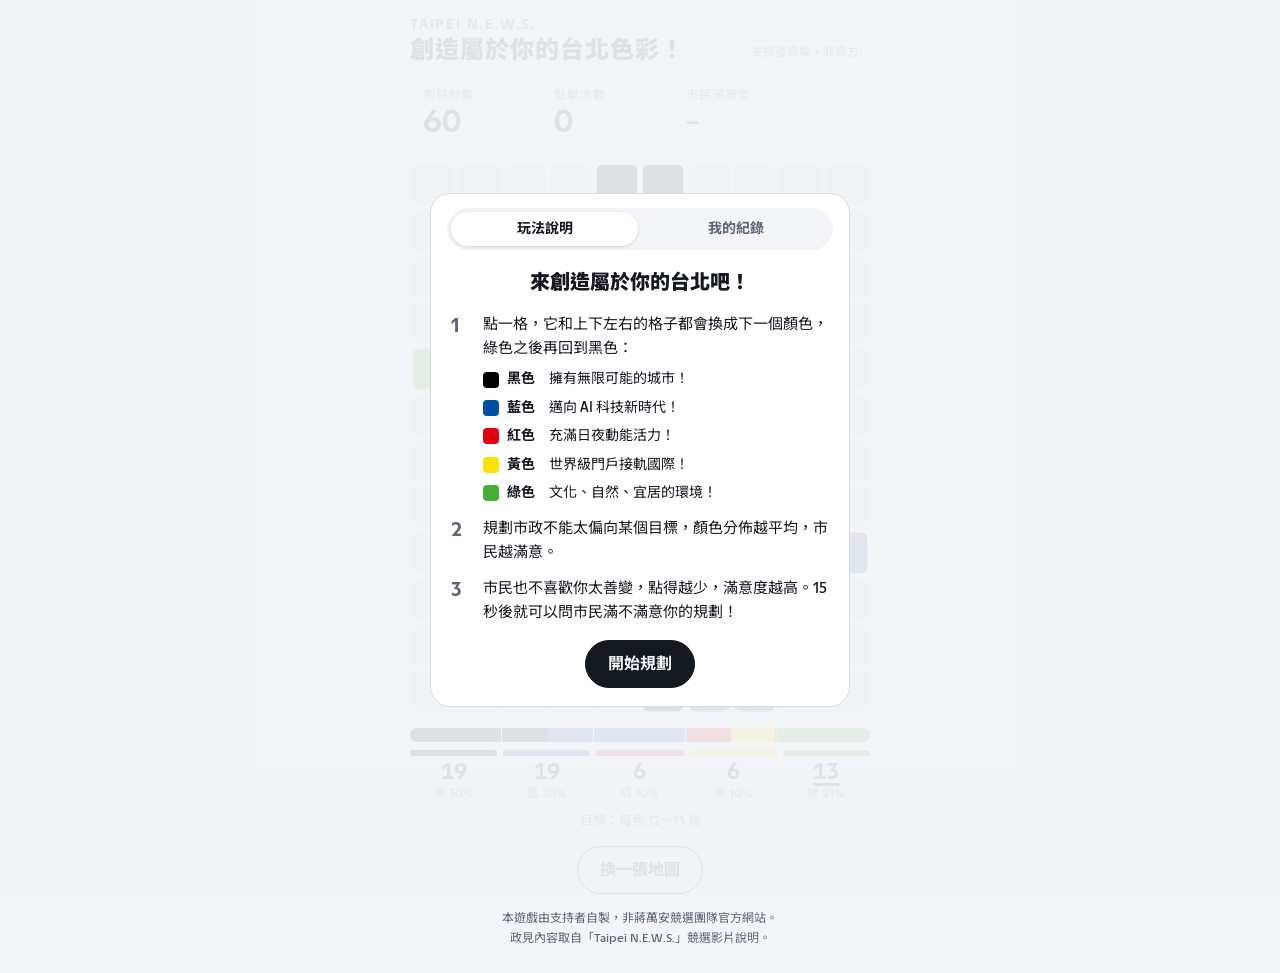
==== index.html @ 5b9cbe72 "初始化" ====
<!doctype html>
<html lang="zh-Hant-TW">
<head>
<meta charset="utf-8">
<meta name="viewport" content="width=device-width, initial-scale=1, viewport-fit=cover">
<title>讓台北「5」夠安可！一起創造屬於你的台北色彩</title>
<meta name="description" content="支持者自製的台北市地圖填色小遊戲，以 Taipei N.E.W.S. 政見為主題。非官方競選網站。">
<link rel="preconnect" href="https://fonts.googleapis.com">
<link rel="preconnect" href="https://fonts.gstatic.com" crossorigin>
<link rel="stylesheet" href="https://fonts.googleapis.com/css2?family=Noto+Sans+TC:wght@400;500;700;900&display=swap">
<link rel="preload" href="fonts/TASAExplorer-Bold.woff2" as="font" type="font/woff2" crossorigin>
<link rel="stylesheet" href="css/style.css">
</head>
<body>
<main class="app">
  <header class="top">
    <div>
      <p class="eyebrow">TAIPEI N.E.W.S.</p>
      <h1>創造屬於你的台北色彩！</h1>
    </div>
    <span class="tag">支持者自製・非官方</span>
  </header>

  <section class="hud" aria-label="遊戲狀態">
    <div class="stat time" id="timeStat"><span class="label">剩餘秒數</span><span class="value" id="timeVal">60</span></div>
    <div class="stat"><span class="label">點擊次數</span><span class="value" id="stepVal">0</span></div>
    <div class="stat"><span class="label">市民滿意度</span><span class="value grade-value" id="gradeVal">–</span></div>
  </section>

  <div class="board-wrap">
    <svg xmlns="http://www.w3.org/2000/svg" viewBox="0 0 480 576" id="board" data-rows="12" data-cols="10" data-cells="63">
      <g id="blank">
        <rect class="blank" x="0" y="0" width="48" height="48" data-r="0" data-c="0"/>
        <rect class="blank" x="48" y="0" width="48" height="48" data-r="0" data-c="1"/>
        <rect class="blank" x="96" y="0" width="48" height="48" data-r="0" data-c="2"/>
        <rect class="blank" x="144" y="0" width="48" height="48" data-r="0" data-c="3"/>
        <rect class="blank" x="288" y="0" width="48" height="48" data-r="0" data-c="6"/>
        <rect class="blank" x="336" y="0" width="48" height="48" data-r="0" data-c="7"/>
        <rect class="blank" x="384" y="0" width="48" height="48" data-r="0" data-c="8"/>
        <rect class="blank" x="432" y="0" width="48" height="48" data-r="0" data-c="9"/>
        <rect class="blank" x="0" y="48" width="48" height="48" data-r="1" data-c="0"/>
        <rect class="blank" x="48" y="48" width="48" height="48" data-r="1" data-c="1"/>
        <rect class="blank" x="96" y="48" width="48" height="48" data-r="1" data-c="2"/>
        <rect class="blank" x="288" y="48" width="48" height="48" data-r="1" data-c="6"/>
        <rect class="blank" x="336" y="48" width="48" height="48" data-r="1" data-c="7"/>
        <rect class="blank" x="384" y="48" width="48" height="48" data-r="1" data-c="8"/>
        <rect class="blank" x="432" y="48" width="48" height="48" data-r="1" data-c="9"/>
        <rect class="blank" x="0" y="96" width="48" height="48" data-r="2" data-c="0"/>
        <rect class="blank" x="48" y="96" width="48" height="48" data-r="2" data-c="1"/>
        <rect class="blank" x="336" y="96" width="48" height="48" data-r="2" data-c="7"/>
        <rect class="blank" x="384" y="96" width="48" height="48" data-r="2" data-c="8"/>
        <rect class="blank" x="432" y="96" width="48" height="48" data-r="2" data-c="9"/>
        <rect class="blank" x="0" y="144" width="48" height="48" data-r="3" data-c="0"/>
        <rect class="blank" x="384" y="144" width="48" height="48" data-r="3" data-c="8"/>
        <rect class="blank" x="432" y="144" width="48" height="48" data-r="3" data-c="9"/>
        <rect class="blank" x="336" y="192" width="48" height="48" data-r="4" data-c="7"/>
        <rect class="blank" x="384" y="192" width="48" height="48" data-r="4" data-c="8"/>
        <rect class="blank" x="432" y="192" width="48" height="48" data-r="4" data-c="9"/>
        <rect class="blank" x="0" y="240" width="48" height="48" data-r="5" data-c="0"/>
        <rect class="blank" x="384" y="240" width="48" height="48" data-r="5" data-c="8"/>
        <rect class="blank" x="432" y="240" width="48" height="48" data-r="5" data-c="9"/>
        <rect class="blank" x="0" y="288" width="48" height="48" data-r="6" data-c="0"/>
        <rect class="blank" x="48" y="288" width="48" height="48" data-r="6" data-c="1"/>
        <rect class="blank" x="384" y="288" width="48" height="48" data-r="6" data-c="8"/>
        <rect class="blank" x="432" y="288" width="48" height="48" data-r="6" data-c="9"/>
        <rect class="blank" x="0" y="336" width="48" height="48" data-r="7" data-c="0"/>
        <rect class="blank" x="48" y="336" width="48" height="48" data-r="7" data-c="1"/>
        <rect class="blank" x="384" y="336" width="48" height="48" data-r="7" data-c="8"/>
        <rect class="blank" x="432" y="336" width="48" height="48" data-r="7" data-c="9"/>
        <rect class="blank" x="0" y="384" width="48" height="48" data-r="8" data-c="0"/>
        <rect class="blank" x="0" y="432" width="48" height="48" data-r="9" data-c="0"/>
        <rect class="blank" x="96" y="432" width="48" height="48" data-r="9" data-c="2"/>
        <rect class="blank" x="336" y="432" width="48" height="48" data-r="9" data-c="7"/>
        <rect class="blank" x="384" y="432" width="48" height="48" data-r="9" data-c="8"/>
        <rect class="blank" x="432" y="432" width="48" height="48" data-r="9" data-c="9"/>
        <rect class="blank" x="0" y="480" width="48" height="48" data-r="10" data-c="0"/>
        <rect class="blank" x="48" y="480" width="48" height="48" data-r="10" data-c="1"/>
        <rect class="blank" x="96" y="480" width="48" height="48" data-r="10" data-c="2"/>
        <rect class="blank" x="144" y="480" width="48" height="48" data-r="10" data-c="3"/>
        <rect class="blank" x="336" y="480" width="48" height="48" data-r="10" data-c="7"/>
        <rect class="blank" x="384" y="480" width="48" height="48" data-r="10" data-c="8"/>
        <rect class="blank" x="432" y="480" width="48" height="48" data-r="10" data-c="9"/>
        <rect class="blank" x="0" y="528" width="48" height="48" data-r="11" data-c="0"/>
        <rect class="blank" x="48" y="528" width="48" height="48" data-r="11" data-c="1"/>
        <rect class="blank" x="96" y="528" width="48" height="48" data-r="11" data-c="2"/>
        <rect class="blank" x="144" y="528" width="48" height="48" data-r="11" data-c="3"/>
        <rect class="blank" x="192" y="528" width="48" height="48" data-r="11" data-c="4"/>
        <rect class="blank" x="384" y="528" width="48" height="48" data-r="11" data-c="8"/>
        <rect class="blank" x="432" y="528" width="48" height="48" data-r="11" data-c="9"/>
      </g>
      <g id="cells">
        <rect class="cell" id="cell-0" x="192" y="0" width="48" height="48" data-r="0" data-c="4"/>
        <rect class="cell" id="cell-1" x="240" y="0" width="48" height="48" data-r="0" data-c="5"/>
        <rect class="cell" id="cell-2" x="144" y="48" width="48" height="48" data-r="1" data-c="3"/>
        <rect class="cell" id="cell-3" x="192" y="48" width="48" height="48" data-r="1" data-c="4"/>
        <rect class="cell" id="cell-4" x="240" y="48" width="48" height="48" data-r="1" data-c="5"/>
        <rect class="cell" id="cell-5" x="96" y="96" width="48" height="48" data-r="2" data-c="2"/>
        <rect class="cell" id="cell-6" x="144" y="96" width="48" height="48" data-r="2" data-c="3"/>
        <rect class="cell" id="cell-7" x="192" y="96" width="48" height="48" data-r="2" data-c="4"/>
        <rect class="cell" id="cell-8" x="240" y="96" width="48" height="48" data-r="2" data-c="5"/>
        <rect class="cell" id="cell-9" x="288" y="96" width="48" height="48" data-r="2" data-c="6"/>
        <rect class="cell" id="cell-10" x="48" y="144" width="48" height="48" data-r="3" data-c="1"/>
        <rect class="cell" id="cell-11" x="96" y="144" width="48" height="48" data-r="3" data-c="2"/>
        <rect class="cell" id="cell-12" x="144" y="144" width="48" height="48" data-r="3" data-c="3"/>
        <rect class="cell" id="cell-13" x="192" y="144" width="48" height="48" data-r="3" data-c="4"/>
        <rect class="cell" id="cell-14" x="240" y="144" width="48" height="48" data-r="3" data-c="5"/>
        <rect class="cell" id="cell-15" x="288" y="144" width="48" height="48" data-r="3" data-c="6"/>
        <rect class="cell" id="cell-16" x="336" y="144" width="48" height="48" data-r="3" data-c="7"/>
        <rect class="cell" id="cell-17" x="0" y="192" width="48" height="48" data-r="4" data-c="0"/>
        <rect class="cell" id="cell-18" x="48" y="192" width="48" height="48" data-r="4" data-c="1"/>
        <rect class="cell" id="cell-19" x="96" y="192" width="48" height="48" data-r="4" data-c="2"/>
        <rect class="cell" id="cell-20" x="144" y="192" width="48" height="48" data-r="4" data-c="3"/>
        <rect class="cell" id="cell-21" x="192" y="192" width="48" height="48" data-r="4" data-c="4"/>
        <rect class="cell" id="cell-22" x="240" y="192" width="48" height="48" data-r="4" data-c="5"/>
        <rect class="cell" id="cell-23" x="288" y="192" width="48" height="48" data-r="4" data-c="6"/>
        <rect class="cell" id="cell-24" x="48" y="240" width="48" height="48" data-r="5" data-c="1"/>
        <rect class="cell" id="cell-25" x="96" y="240" width="48" height="48" data-r="5" data-c="2"/>
        <rect class="cell" id="cell-26" x="144" y="240" width="48" height="48" data-r="5" data-c="3"/>
        <rect class="cell" id="cell-27" x="192" y="240" width="48" height="48" data-r="5" data-c="4"/>
        <rect class="cell" id="cell-28" x="240" y="240" width="48" height="48" data-r="5" data-c="5"/>
        <rect class="cell" id="cell-29" x="288" y="240" width="48" height="48" data-r="5" data-c="6"/>
        <rect class="cell" id="cell-30" x="336" y="240" width="48" height="48" data-r="5" data-c="7"/>
        <rect class="cell" id="cell-31" x="96" y="288" width="48" height="48" data-r="6" data-c="2"/>
        <rect class="cell" id="cell-32" x="144" y="288" width="48" height="48" data-r="6" data-c="3"/>
        <rect class="cell" id="cell-33" x="192" y="288" width="48" height="48" data-r="6" data-c="4"/>
        <rect class="cell" id="cell-34" x="240" y="288" width="48" height="48" data-r="6" data-c="5"/>
        <rect class="cell" id="cell-35" x="288" y="288" width="48" height="48" data-r="6" data-c="6"/>
        <rect class="cell" id="cell-36" x="336" y="288" width="48" height="48" data-r="6" data-c="7"/>
        <rect class="cell" id="cell-37" x="96" y="336" width="48" height="48" data-r="7" data-c="2"/>
        <rect class="cell" id="cell-38" x="144" y="336" width="48" height="48" data-r="7" data-c="3"/>
        <rect class="cell" id="cell-39" x="192" y="336" width="48" height="48" data-r="7" data-c="4"/>
        <rect class="cell" id="cell-40" x="240" y="336" width="48" height="48" data-r="7" data-c="5"/>
        <rect class="cell" id="cell-41" x="288" y="336" width="48" height="48" data-r="7" data-c="6"/>
        <rect class="cell" id="cell-42" x="336" y="336" width="48" height="48" data-r="7" data-c="7"/>
        <rect class="cell" id="cell-43" x="48" y="384" width="48" height="48" data-r="8" data-c="1"/>
        <rect class="cell" id="cell-44" x="96" y="384" width="48" height="48" data-r="8" data-c="2"/>
        <rect class="cell" id="cell-45" x="144" y="384" width="48" height="48" data-r="8" data-c="3"/>
        <rect class="cell" id="cell-46" x="192" y="384" width="48" height="48" data-r="8" data-c="4"/>
        <rect class="cell" id="cell-47" x="240" y="384" width="48" height="48" data-r="8" data-c="5"/>
        <rect class="cell" id="cell-48" x="288" y="384" width="48" height="48" data-r="8" data-c="6"/>
        <rect class="cell" id="cell-49" x="336" y="384" width="48" height="48" data-r="8" data-c="7"/>
        <rect class="cell" id="cell-50" x="384" y="384" width="48" height="48" data-r="8" data-c="8"/>
        <rect class="cell" id="cell-51" x="432" y="384" width="48" height="48" data-r="8" data-c="9"/>
        <rect class="cell" id="cell-52" x="48" y="432" width="48" height="48" data-r="9" data-c="1"/>
        <rect class="cell" id="cell-53" x="144" y="432" width="48" height="48" data-r="9" data-c="3"/>
        <rect class="cell" id="cell-54" x="192" y="432" width="48" height="48" data-r="9" data-c="4"/>
        <rect class="cell" id="cell-55" x="240" y="432" width="48" height="48" data-r="9" data-c="5"/>
        <rect class="cell" id="cell-56" x="288" y="432" width="48" height="48" data-r="9" data-c="6"/>
        <rect class="cell" id="cell-57" x="192" y="480" width="48" height="48" data-r="10" data-c="4"/>
        <rect class="cell" id="cell-58" x="240" y="480" width="48" height="48" data-r="10" data-c="5"/>
        <rect class="cell" id="cell-59" x="288" y="480" width="48" height="48" data-r="10" data-c="6"/>
        <rect class="cell" id="cell-60" x="240" y="528" width="48" height="48" data-r="11" data-c="5"/>
        <rect class="cell" id="cell-61" x="288" y="528" width="48" height="48" data-r="11" data-c="6"/>
        <rect class="cell" id="cell-62" x="336" y="528" width="48" height="48" data-r="11" data-c="7"/>
      </g>
    </svg>
  </div>

  <section class="dist" aria-label="顏色分佈">
    <div class="bar" id="bar"><span style="background:var(--c0)"></span><span style="background:var(--c1)"></span><span style="background:var(--c2)"></span><span style="background:var(--c3)"></span><span style="background:var(--c4)"></span><i class="ticks"></i></div>
    <div class="legend" id="legend"></div>
    <p class="hint" id="hint">目標：每色 12～13 格</p>
  </section>

  <div class="actions">
    <button class="btn primary" id="submitBtn" hidden>我想直接看市民反應了！</button>
    <button class="btn" id="restartBtn">換一張地圖</button>
  </div>

  <footer>
    本遊戲由支持者自製，非蔣萬安競選團隊官方網站。<br>
    政見內容取自「Taipei N.E.W.S.」競選影片說明。
  </footer>
</main>

<div class="modal" id="startPanel">
  <div class="sheet" role="dialog" aria-modal="true" aria-label="開始遊戲">
    <div class="tabs" role="tablist">
      <button class="tab" role="tab" type="button">玩法說明</button>
      <button class="tab" role="tab" type="button">我的紀錄</button>
    </div>
    <div class="pager">
      <div class="track">
        <section class="page" role="tabpanel">
          <h2 class="page-title">來創造屬於你的台北吧！</h2>
          <ol class="steps">
            <li><b>1</b><span>點一格，它和上下左右的格子都會換成下一個顏色，綠色之後再回到黑色：</span>
              <ul class="palette">
                <li><i style="background:var(--c0)"></i><span><b>黑色</b>　擁有無限可能的城市！</span></li>
                <li><i style="background:var(--c1)"></i><span><b>藍色</b>　邁向 AI 科技新時代！</span></li>
                <li><i style="background:var(--c2)"></i><span><b>紅色</b>　充滿日夜動能活力！</span></li>
                <li><i style="background:var(--c3)"></i><span><b>黃色</b>　世界級門戶接軌國際！</span></li>
                <li><i style="background:var(--c4)"></i><span><b>綠色</b>　文化、自然、宜居的環境！</span></li>
              </ul>
            </li>
            <li><b>2</b><span>規劃市政不能太偏向某個目標，顏色分佈越平均，市民越滿意。</span></li>
            <li><b>3</b><span>市民也不喜歡你太善變，點得越少，滿意度越高。15 秒後就可以問市民滿不滿意你的規劃！</span></li>
          </ol>
          <p class="seed-note" id="seedNote" hidden>這是朋友分享的盤面，你們玩的是同一張地圖。</p>
        </section>
        <section class="page" role="tabpanel">
          <h2 class="page-title">我的最佳紀錄</h2>
          <ol class="record-list"></ol>
        </section>
      </div>
    </div>
    <div class="sheet-foot actions"><button class="btn primary" id="startBtn" type="button">開始規劃</button></div>
  </div>
</div>

<div class="modal" id="resultModal" hidden>
  <div class="sheet" role="dialog" aria-modal="true" aria-label="規劃結果">
    <div class="tabs" role="tablist">
      <button class="tab" role="tab" type="button">結果</button>
      <button class="tab" role="tab" type="button">分享</button>
      <button class="tab" role="tab" type="button">我的紀錄</button>
    </div>
    <div class="pager">
      <div class="track">
        <section class="page" role="tabpanel">
          <div class="result-head">
            <div>
              <p>市民滿意度</p>
              <div class="big-grade" id="resultGrade">滿意</div>
            </div>
            <div class="result-stats">
              <div><b id="resultSteps">0</b><span>點擊</span></div>
              <div><b id="resultTime">0</b><span>秒</span></div>
            </div>
          </div>
          <p class="note" id="resultNote"></p>
          <div class="policy">
            <div class="area"><i class="dot" id="policyDot"></i><span id="policyArea"></span></div>
            <h3 id="policyTitle"></h3>
            <p id="policyText"></p>
            <p class="why" id="policyWhy"></p>
            <button class="link-btn" id="rerollBtn" type="button">換一則政見</button>
          </div>
          <div class="actions"><button class="btn primary" id="toShareBtn" type="button">分享我的台北</button></div>
        </section>
        <section class="page" role="tabpanel">
          <figure class="preview">
            <div class="preview-box"><img id="shareImg" alt="你的台北色彩分享圖片" hidden></div>
            <figcaption id="shareImgNote">正在產生圖片…</figcaption>
          </figure>
          <div class="share-row">
            <button class="btn primary" id="shareImgBtn" type="button" hidden>分享圖片</button>
            <button class="btn" id="saveImgBtn" type="button">儲存圖片</button>
          </div>
          <p class="share-label">分享挑戰連結，朋友會拿到同一張地圖</p>
          <div class="share-grid">
            <a class="share-link" id="shareThreads" target="_blank" rel="noopener">Threads</a>
            <a class="share-link" id="shareFacebook" target="_blank" rel="noopener">Facebook</a>
            <a class="share-link" id="shareX" target="_blank" rel="noopener">X</a>
            <a class="share-link" id="shareLine" target="_blank" rel="noopener">LINE</a>
            <button class="share-link" id="copyBtn" type="button">複製連結</button>
          </div>
        </section>
        <section class="page" role="tabpanel">
          <h2 class="page-title">我的最佳紀錄</h2>
          <ol class="record-list"></ol>
        </section>
      </div>
    </div>
    <div class="sheet-foot">
      <p class="toast" id="toast" aria-live="polite"></p>
      <div class="actions"><button class="btn" id="againBtn" type="button">再玩一次！</button></div>
    </div>
  </div>
</div>

<script src="js/main.js"></script>
</body>
</html>
---- css/style.css ----
/* 英文：TASA Explorer（本機字型）；中文：Noto Sans TC（即 Google 版思源黑體） */
@font-face { font-family: "TASA Explorer"; src: url("../fonts/TASAExplorer-Medium.woff2") format("woff2"); font-weight: 500; font-display: swap; }
@font-face { font-family: "TASA Explorer"; src: url("../fonts/TASAExplorer-SemiBold.woff2") format("woff2"); font-weight: 600; font-display: swap; }
@font-face { font-family: "TASA Explorer"; src: url("../fonts/TASAExplorer-Bold.woff2") format("woff2"); font-weight: 700 900; font-display: swap; }

/* 版面：單欄、手機優先；地圖是主角，上方狀態列、下方分佈條與紀錄 */
:root {
  /* 遊戲色（市徽原色，之後再統一降飽和） */
  --c0: #000000; --c1: #004da1; --c2: #e50011; --c3: #ffe100; --c4: #44b034;
  /* 介面中性色：略帶藍的灰，呼應市徽藍 */
  --bg: #f2f4f7; --surface: #ffffff; --ink: #14181f; --muted: #5b6574;
  --line: #d8dde5; --blank: #e2e6ec; --scrim: rgba(242, 244, 247, .92);
  --font-display: "TASA Explorer", "Noto Sans TC", "PingFang TC", sans-serif;
  --font-body: "TASA Explorer", "Noto Sans TC", "PingFang TC", "Microsoft JhengHei", system-ui, sans-serif;
  --radius: 14px;
  color-scheme: light;
}
@media (prefers-color-scheme: dark) {
  :root:not([data-theme="light"]) {
    --bg: #15181d; --surface: #1e2229; --ink: #eef1f5; --muted: #9aa4b1;
    --line: #313744; --blank: #2a2f38; --scrim: rgba(21, 24, 29, .93); color-scheme: dark;
  }
}
:root[data-theme="dark"] {
  --bg: #15181d; --surface: #1e2229; --ink: #eef1f5; --muted: #9aa4b1;
  --line: #313744; --blank: #2a2f38; --scrim: rgba(21, 24, 29, .93); color-scheme: dark;
}
*, *::before, *::after { box-sizing: border-box; }
html, body { margin: 0; }
body {
  background: var(--bg); color: var(--ink);
  font-family: var(--font-body); font-size: 15px; line-height: 1.6;
  padding-left: max(16px, env(safe-area-inset-left, 0px));
  padding-right: max(16px, env(safe-area-inset-right, 0px));
  padding-block: max(12px, env(safe-area-inset-top, 0px)) max(24px, env(safe-area-inset-bottom, 0px));
  -webkit-tap-highlight-color: transparent;
}
[hidden] { display: none !important; }
.app { max-width: 460px; margin: 0 auto; display: grid; gap: 14px; }

/* 標題列 */
.top { display: flex; flex-wrap: wrap; align-items: flex-end; justify-content: space-between; gap: 6px 12px; }
.eyebrow { margin: 0; font-family: var(--font-display); font-weight: 700; font-size: 15px; letter-spacing: .12em; color: var(--muted); }
h1 { margin: 0; font-size: 24px; text-wrap: balance; font-weight: 900; line-height: 1.2; letter-spacing: .04em; }
.tag { font-size: 12px; color: var(--muted); border: 1px solid var(--line); border-radius: 999px; padding: 2px 10px; white-space: nowrap; }

/* 狀態列 */
.hud { display: grid; grid-template-columns: 1fr 1fr 1.6fr; gap: 8px; }
.stat { background: var(--surface); border: 1px solid var(--line); border-radius: var(--radius); padding: 6px 12px 8px; display: grid; }
.stat .label { font-size: 12px; color: var(--muted); letter-spacing: .08em; }
.stat .value { font-family: var(--font-display); font-weight: 700; font-size: 32px; line-height: 1.05; font-variant-numeric: tabular-nums; }
.stat.time.low .value { color: var(--c1); }
.stat .grade-value { font-family: var(--font-body); font-weight: 900; font-size: 22px; line-height: 34px; white-space: nowrap; letter-spacing: .02em; }
/* 最高與最低兩級用顏色強調 */
[data-grade="SS+"] { color: var(--c2); }
[data-grade="E"] { color: var(--muted); }

/* 地圖 */
.board-wrap { position: relative; }
#board { display: block; width: 100%; height: auto; touch-action: manipulation; user-select: none; -webkit-user-select: none; }
#board rect { transform-box: fill-box; transform-origin: center; transform: scale(.88); }
#board .blank { fill: var(--blank); }
#board .cell { cursor: pointer; transition: fill .18s ease, transform .15s ease; }
#board .cell.c0 { fill: var(--c0); } #board .cell.c1 { fill: var(--c1); }
#board .cell.c2 { fill: var(--c2); } #board .cell.c3 { fill: var(--c3); }
#board .cell.c4 { fill: var(--c4); }
#board .cell.bump { animation: bump .22s ease; }
@keyframes bump { 40% { transform: scale(.74); } 100% { transform: scale(.88); } }
@media (hover: hover) { #board.playing .cell:hover { transform: scale(.93); } }
#board.locked .cell { cursor: default; }

/* 開始面板 */
.steps { margin: 0; padding: 0; list-style: none; display: grid; gap: 12px; }
.steps > li { display: grid; grid-template-columns: 24px 1fr; gap: 4px 8px; align-items: start; }
.steps > li > b { font-family: var(--font-display); font-weight: 700; font-size: 20px; line-height: 1.35; color: var(--muted); }
.palette { grid-column: 2; margin: 4px 0 0; padding: 0; list-style: none; display: grid; gap: 6px; }
.palette li { display: grid; grid-template-columns: 16px 1fr; gap: 8px; align-items: center; font-size: 14px; }
.palette i { width: 16px; height: 16px; border-radius: 4px; }
.palette b { font-weight: 700; }
.seed-note { font-size: 13px; color: var(--muted); margin: 0; text-align: center; }

/* 按鈕 */
.btn {
  font: inherit; font-weight: 700; font-size: 16px; border-radius: 999px; padding: 10px 22px;
  border: 1.5px solid var(--ink); background: transparent; color: var(--ink); cursor: pointer;
}
.btn.primary { background: var(--ink); color: var(--bg); }
.btn:focus-visible { outline: 3px solid var(--c4); outline-offset: 2px; }
.btn:disabled { opacity: .45; cursor: default; }
.actions { display: flex; gap: 10px; justify-content: center; flex-wrap: wrap; }

/* 分佈 */
.dist { display: grid; gap: 8px; }
.bar { display: flex; height: 14px; border-radius: 999px; overflow: hidden; background: var(--blank); position: relative; }
.bar span { height: 100%; transition: flex-basis .2s ease; }
.bar .ticks { position: absolute; inset: 0; background: repeating-linear-gradient(90deg, transparent 0 calc(20% - 1px), var(--bg) calc(20% - 1px) 20%); pointer-events: none; }
.legend { display: grid; grid-template-columns: repeat(5, 1fr); gap: 6px; }
.legend div { display: grid; justify-items: center; font-size: 12px; color: var(--muted); }
.legend .count { font-family: var(--font-display); font-weight: 700; font-size: 22px; line-height: 1.1; color: var(--ink); font-variant-numeric: tabular-nums; }
.legend .count.ok { text-decoration: underline 3px; text-underline-offset: 4px; }
.legend .sw { width: 100%; height: 6px; border-radius: 3px; margin-bottom: 4px; }
.hint { margin: 0; font-size: 13px; color: var(--muted); text-align: center; }

/* 紀錄 */
.record-list { margin: 0; padding: 0; list-style: none; display: grid; gap: 6px; }
.record-list li {
  display: grid; grid-template-columns: 1.4em 6.2em 1fr auto; align-items: center; gap: 8px;
  background: var(--bg); border: 1px solid var(--line); border-radius: 10px; padding: 7px 12px;
  font-variant-numeric: tabular-nums;
}
.record-list .rank { font-family: var(--font-display); font-weight: 700; color: var(--muted); }
.record-list .g { font-weight: 900; font-size: 16px; white-space: nowrap; }
.record-list .meta { font-size: 13px; color: var(--muted); }
.record-list li.latest { border-color: var(--ink); }
.record-list li.latest .meta:last-child { color: var(--ink); font-weight: 700; }
.record-list .empty { color: var(--muted); font-size: 14px; background: none; border: 1px dashed var(--line); display: block; }

footer { font-size: 12px; color: var(--muted); text-align: center; line-height: 1.7; }

/* 結果 */
.modal {
  position: fixed; inset: 0; z-index: 20; background: var(--scrim); display: grid; place-items: center;
  padding: max(16px, env(safe-area-inset-top, 0px)) max(16px, env(safe-area-inset-right, 0px)) max(16px, env(safe-area-inset-bottom, 0px)) max(16px, env(safe-area-inset-left, 0px));
  overflow-y: auto;
}
/* 彈出卡片：上方分頁、中間左右滑動、下方固定按鈕 */
.sheet {
  width: 100%; max-width: 420px; background: var(--surface); border: 1px solid var(--line); border-radius: 20px;
  padding: 14px 0 18px; display: grid; gap: 14px; margin: auto;
}
.tabs { display: flex; gap: 4px; margin: 0 16px; padding: 4px; background: var(--bg); border-radius: 999px; }
.tab {
  flex: 1; font: inherit; font-size: 14px; font-weight: 700; color: var(--muted); background: none; border: 0;
  border-radius: 999px; padding: 6px 8px; cursor: pointer; transition: background .2s, color .2s;
}
.tab[aria-selected="true"] { background: var(--surface); color: var(--ink); box-shadow: 0 1px 3px rgba(0, 0, 0, .12); }
.tab:focus-visible { outline: 3px solid var(--c1); outline-offset: 1px; }
.pager { overflow: hidden; transition: height .3s ease; }
.track { display: flex; align-items: flex-start; transition: transform .3s ease; touch-action: pan-y; }
.page { flex: 0 0 100%; min-width: 0; padding: 2px 20px; display: grid; gap: 14px; }
.page-title { margin: 0; font-size: 20px; font-weight: 900; text-align: center; }
.sheet-foot { padding: 0 20px; display: grid; gap: 8px; }

/* 分享 */
.preview { margin: 0; display: grid; gap: 6px; justify-items: center; }
.preview-box { width: 100%; max-width: 260px; aspect-ratio: 1080 / 1350; border-radius: 12px; border: 1px solid var(--line); background: var(--bg); overflow: hidden; }
.preview img { width: 100%; height: 100%; display: block; }
.preview figcaption { font-size: 12px; color: var(--muted); text-align: center; }
.share-row { display: flex; gap: 10px; justify-content: center; }
.share-row .btn { flex: 1; max-width: 160px; }
.share-label { margin: 4px 0 -6px; font-size: 13px; color: var(--muted); text-align: center; }
/* 五個按鈕：上排三個、下排兩個 */
.share-grid { display: grid; grid-template-columns: repeat(6, 1fr); gap: 8px; }
.share-grid > * { grid-column: span 2; }
.share-grid > :nth-child(n+4) { grid-column: span 3; }
.share-link {
  font: inherit; font-size: 15px; font-weight: 700; text-align: center; text-decoration: none; color: var(--ink);
  background: var(--bg); border: 1px solid var(--line); border-radius: 12px; padding: 10px; cursor: pointer;
}
.share-link:focus-visible { outline: 3px solid var(--c1); outline-offset: 2px; }
@media (hover: hover) { .share-link:hover { border-color: var(--ink); } }

.result-head { display: flex; flex-wrap: wrap; align-items: flex-end; justify-content: space-between; gap: 12px; }
.big-grade { font-weight: 900; font-size: 40px; line-height: 1.15; letter-spacing: .02em; }
.result-head p { margin: 0; color: var(--muted); font-size: 14px; }
.result-stats { display: flex; gap: 18px; font-variant-numeric: tabular-nums; }
.result-stats b { font-family: var(--font-display); font-size: 26px; font-weight: 700; display: block; line-height: 1.1; }
.result-stats span { font-size: 12px; color: var(--muted); }
.policy { border-top: 1px solid var(--line); padding-top: 14px; display: grid; gap: 6px; }
.policy .area { display: flex; align-items: center; gap: 8px; font-size: 13px; color: var(--muted); letter-spacing: .06em; }
.policy .dot { width: 14px; height: 14px; border-radius: 4px; }
.policy h3 { margin: 0; font-size: 19px; font-weight: 900; }
.policy p { margin: 0; font-size: 14px; }
.policy .why { font-size: 13px; color: var(--muted); }
.link-btn { font: inherit; font-size: 13px; color: var(--muted); background: none; border: none; padding: 0; text-decoration: underline; cursor: pointer; justify-self: start; }
.link-btn:disabled { text-decoration: none; cursor: default; opacity: .6; }
.toast { font-size: 13px; color: var(--muted); text-align: center; min-height: 1.5em; margin: 0; }

@media (prefers-reduced-motion: reduce) {
  #board .cell, .bar span, .pager, .track, .tab { transition: none; }
  #board .cell.bump { animation: none; }
}
.note { margin: 0; font-size: 15px; }
.result-head .lead { margin: 0 0 2px; font-size: 13px; color: var(--muted); }
.toast:empty { display: none; }
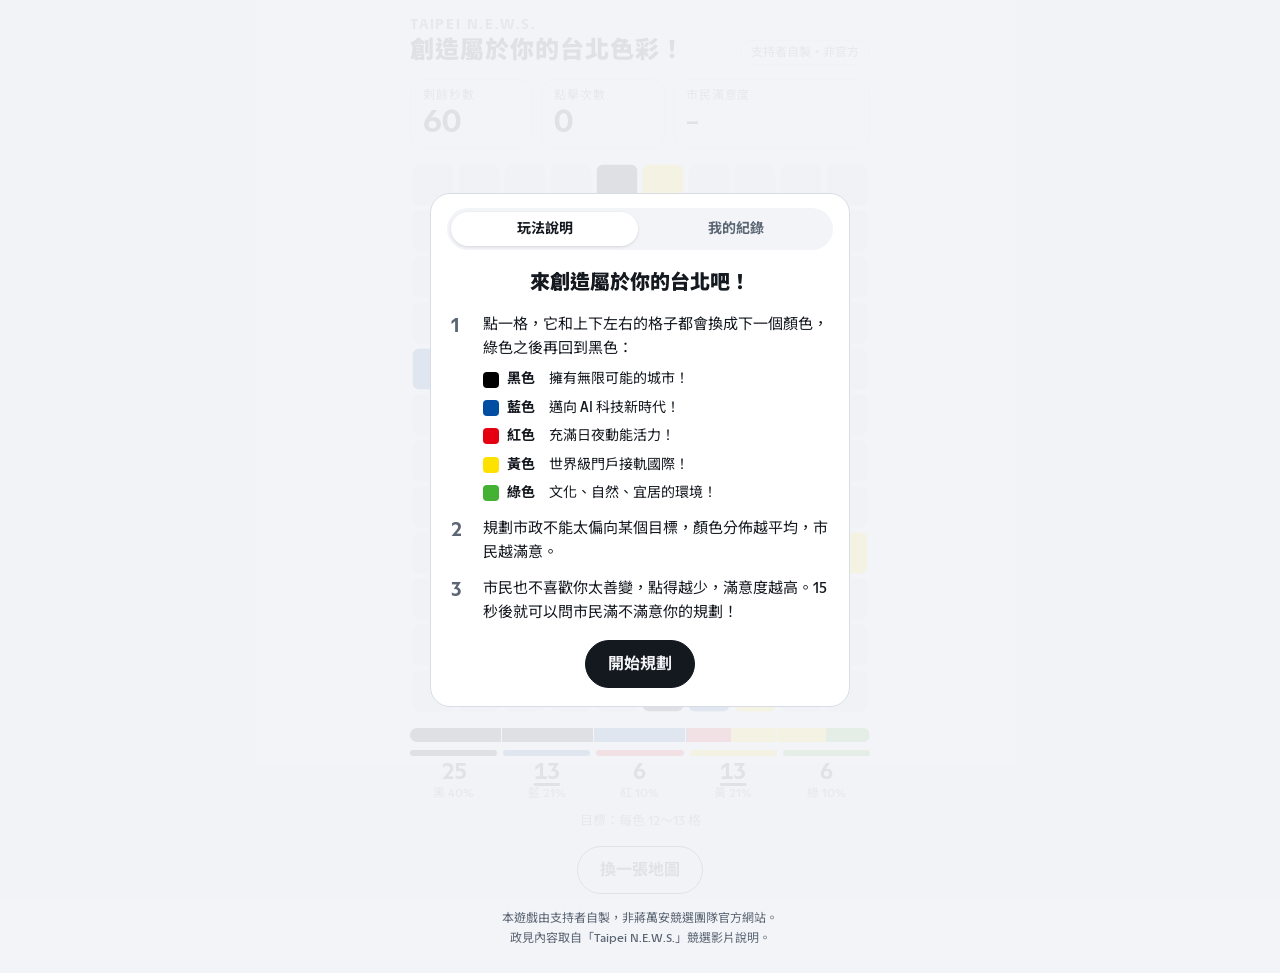
==== commit e80b6eba: "修正分享功能，完善配色" ====
--- a/index.html
+++ b/index.html
@@ -1,274 +1,284 @@
-<!doctype html>
-<html lang="zh-Hant-TW">
-<head>
-<meta charset="utf-8">
-<meta name="viewport" content="width=device-width, initial-scale=1, viewport-fit=cover">
-<title>讓台北「5」夠安可！一起創造屬於你的台北色彩</title>
-<meta name="description" content="支持者自製的台北市地圖填色小遊戲，以 Taipei N.E.W.S. 政見為主題。非官方競選網站。">
-<link rel="preconnect" href="https://fonts.googleapis.com">
-<link rel="preconnect" href="https://fonts.gstatic.com" crossorigin>
-<link rel="stylesheet" href="https://fonts.googleapis.com/css2?family=Noto+Sans+TC:wght@400;500;700;900&display=swap">
-<link rel="preload" href="fonts/TASAExplorer-Bold.woff2" as="font" type="font/woff2" crossorigin>
-<link rel="stylesheet" href="css/style.css">
-</head>
-<body>
-<main class="app">
-  <header class="top">
-    <div>
-      <p class="eyebrow">TAIPEI N.E.W.S.</p>
-      <h1>創造屬於你的台北色彩！</h1>
-    </div>
-    <span class="tag">支持者自製・非官方</span>
-  </header>
-
-  <section class="hud" aria-label="遊戲狀態">
-    <div class="stat time" id="timeStat"><span class="label">剩餘秒數</span><span class="value" id="timeVal">60</span></div>
-    <div class="stat"><span class="label">點擊次數</span><span class="value" id="stepVal">0</span></div>
-    <div class="stat"><span class="label">市民滿意度</span><span class="value grade-value" id="gradeVal">–</span></div>
-  </section>
-
-  <div class="board-wrap">
-    <svg xmlns="http://www.w3.org/2000/svg" viewBox="0 0 480 576" id="board" data-rows="12" data-cols="10" data-cells="63">
-      <g id="blank">
-        <rect class="blank" x="0" y="0" width="48" height="48" data-r="0" data-c="0"/>
-        <rect class="blank" x="48" y="0" width="48" height="48" data-r="0" data-c="1"/>
-        <rect class="blank" x="96" y="0" width="48" height="48" data-r="0" data-c="2"/>
-        <rect class="blank" x="144" y="0" width="48" height="48" data-r="0" data-c="3"/>
-        <rect class="blank" x="288" y="0" width="48" height="48" data-r="0" data-c="6"/>
-        <rect class="blank" x="336" y="0" width="48" height="48" data-r="0" data-c="7"/>
-        <rect class="blank" x="384" y="0" width="48" height="48" data-r="0" data-c="8"/>
-        <rect class="blank" x="432" y="0" width="48" height="48" data-r="0" data-c="9"/>
-        <rect class="blank" x="0" y="48" width="48" height="48" data-r="1" data-c="0"/>
-        <rect class="blank" x="48" y="48" width="48" height="48" data-r="1" data-c="1"/>
-        <rect class="blank" x="96" y="48" width="48" height="48" data-r="1" data-c="2"/>
-        <rect class="blank" x="288" y="48" width="48" height="48" data-r="1" data-c="6"/>
-        <rect class="blank" x="336" y="48" width="48" height="48" data-r="1" data-c="7"/>
-        <rect class="blank" x="384" y="48" width="48" height="48" data-r="1" data-c="8"/>
-        <rect class="blank" x="432" y="48" width="48" height="48" data-r="1" data-c="9"/>
-        <rect class="blank" x="0" y="96" width="48" height="48" data-r="2" data-c="0"/>
-        <rect class="blank" x="48" y="96" width="48" height="48" data-r="2" data-c="1"/>
-        <rect class="blank" x="336" y="96" width="48" height="48" data-r="2" data-c="7"/>
-        <rect class="blank" x="384" y="96" width="48" height="48" data-r="2" data-c="8"/>
-        <rect class="blank" x="432" y="96" width="48" height="48" data-r="2" data-c="9"/>
-        <rect class="blank" x="0" y="144" width="48" height="48" data-r="3" data-c="0"/>
-        <rect class="blank" x="384" y="144" width="48" height="48" data-r="3" data-c="8"/>
-        <rect class="blank" x="432" y="144" width="48" height="48" data-r="3" data-c="9"/>
-        <rect class="blank" x="336" y="192" width="48" height="48" data-r="4" data-c="7"/>
-        <rect class="blank" x="384" y="192" width="48" height="48" data-r="4" data-c="8"/>
-        <rect class="blank" x="432" y="192" width="48" height="48" data-r="4" data-c="9"/>
-        <rect class="blank" x="0" y="240" width="48" height="48" data-r="5" data-c="0"/>
-        <rect class="blank" x="384" y="240" width="48" height="48" data-r="5" data-c="8"/>
-        <rect class="blank" x="432" y="240" width="48" height="48" data-r="5" data-c="9"/>
-        <rect class="blank" x="0" y="288" width="48" height="48" data-r="6" data-c="0"/>
-        <rect class="blank" x="48" y="288" width="48" height="48" data-r="6" data-c="1"/>
-        <rect class="blank" x="384" y="288" width="48" height="48" data-r="6" data-c="8"/>
-        <rect class="blank" x="432" y="288" width="48" height="48" data-r="6" data-c="9"/>
-        <rect class="blank" x="0" y="336" width="48" height="48" data-r="7" data-c="0"/>
-        <rect class="blank" x="48" y="336" width="48" height="48" data-r="7" data-c="1"/>
-        <rect class="blank" x="384" y="336" width="48" height="48" data-r="7" data-c="8"/>
-        <rect class="blank" x="432" y="336" width="48" height="48" data-r="7" data-c="9"/>
-        <rect class="blank" x="0" y="384" width="48" height="48" data-r="8" data-c="0"/>
-        <rect class="blank" x="0" y="432" width="48" height="48" data-r="9" data-c="0"/>
-        <rect class="blank" x="96" y="432" width="48" height="48" data-r="9" data-c="2"/>
-        <rect class="blank" x="336" y="432" width="48" height="48" data-r="9" data-c="7"/>
-        <rect class="blank" x="384" y="432" width="48" height="48" data-r="9" data-c="8"/>
-        <rect class="blank" x="432" y="432" width="48" height="48" data-r="9" data-c="9"/>
-        <rect class="blank" x="0" y="480" width="48" height="48" data-r="10" data-c="0"/>
-        <rect class="blank" x="48" y="480" width="48" height="48" data-r="10" data-c="1"/>
-        <rect class="blank" x="96" y="480" width="48" height="48" data-r="10" data-c="2"/>
-        <rect class="blank" x="144" y="480" width="48" height="48" data-r="10" data-c="3"/>
-        <rect class="blank" x="336" y="480" width="48" height="48" data-r="10" data-c="7"/>
-        <rect class="blank" x="384" y="480" width="48" height="48" data-r="10" data-c="8"/>
-        <rect class="blank" x="432" y="480" width="48" height="48" data-r="10" data-c="9"/>
-        <rect class="blank" x="0" y="528" width="48" height="48" data-r="11" data-c="0"/>
-        <rect class="blank" x="48" y="528" width="48" height="48" data-r="11" data-c="1"/>
-        <rect class="blank" x="96" y="528" width="48" height="48" data-r="11" data-c="2"/>
-        <rect class="blank" x="144" y="528" width="48" height="48" data-r="11" data-c="3"/>
-        <rect class="blank" x="192" y="528" width="48" height="48" data-r="11" data-c="4"/>
-        <rect class="blank" x="384" y="528" width="48" height="48" data-r="11" data-c="8"/>
-        <rect class="blank" x="432" y="528" width="48" height="48" data-r="11" data-c="9"/>
-      </g>
-      <g id="cells">
-        <rect class="cell" id="cell-0" x="192" y="0" width="48" height="48" data-r="0" data-c="4"/>
-        <rect class="cell" id="cell-1" x="240" y="0" width="48" height="48" data-r="0" data-c="5"/>
-        <rect class="cell" id="cell-2" x="144" y="48" width="48" height="48" data-r="1" data-c="3"/>
-        <rect class="cell" id="cell-3" x="192" y="48" width="48" height="48" data-r="1" data-c="4"/>
-        <rect class="cell" id="cell-4" x="240" y="48" width="48" height="48" data-r="1" data-c="5"/>
-        <rect class="cell" id="cell-5" x="96" y="96" width="48" height="48" data-r="2" data-c="2"/>
-        <rect class="cell" id="cell-6" x="144" y="96" width="48" height="48" data-r="2" data-c="3"/>
-        <rect class="cell" id="cell-7" x="192" y="96" width="48" height="48" data-r="2" data-c="4"/>
-        <rect class="cell" id="cell-8" x="240" y="96" width="48" height="48" data-r="2" data-c="5"/>
-        <rect class="cell" id="cell-9" x="288" y="96" width="48" height="48" data-r="2" data-c="6"/>
-        <rect class="cell" id="cell-10" x="48" y="144" width="48" height="48" data-r="3" data-c="1"/>
-        <rect class="cell" id="cell-11" x="96" y="144" width="48" height="48" data-r="3" data-c="2"/>
-        <rect class="cell" id="cell-12" x="144" y="144" width="48" height="48" data-r="3" data-c="3"/>
-        <rect class="cell" id="cell-13" x="192" y="144" width="48" height="48" data-r="3" data-c="4"/>
-        <rect class="cell" id="cell-14" x="240" y="144" width="48" height="48" data-r="3" data-c="5"/>
-        <rect class="cell" id="cell-15" x="288" y="144" width="48" height="48" data-r="3" data-c="6"/>
-        <rect class="cell" id="cell-16" x="336" y="144" width="48" height="48" data-r="3" data-c="7"/>
-        <rect class="cell" id="cell-17" x="0" y="192" width="48" height="48" data-r="4" data-c="0"/>
-        <rect class="cell" id="cell-18" x="48" y="192" width="48" height="48" data-r="4" data-c="1"/>
-        <rect class="cell" id="cell-19" x="96" y="192" width="48" height="48" data-r="4" data-c="2"/>
-        <rect class="cell" id="cell-20" x="144" y="192" width="48" height="48" data-r="4" data-c="3"/>
-        <rect class="cell" id="cell-21" x="192" y="192" width="48" height="48" data-r="4" data-c="4"/>
-        <rect class="cell" id="cell-22" x="240" y="192" width="48" height="48" data-r="4" data-c="5"/>
-        <rect class="cell" id="cell-23" x="288" y="192" width="48" height="48" data-r="4" data-c="6"/>
-        <rect class="cell" id="cell-24" x="48" y="240" width="48" height="48" data-r="5" data-c="1"/>
-        <rect class="cell" id="cell-25" x="96" y="240" width="48" height="48" data-r="5" data-c="2"/>
-        <rect class="cell" id="cell-26" x="144" y="240" width="48" height="48" data-r="5" data-c="3"/>
-        <rect class="cell" id="cell-27" x="192" y="240" width="48" height="48" data-r="5" data-c="4"/>
-        <rect class="cell" id="cell-28" x="240" y="240" width="48" height="48" data-r="5" data-c="5"/>
-        <rect class="cell" id="cell-29" x="288" y="240" width="48" height="48" data-r="5" data-c="6"/>
-        <rect class="cell" id="cell-30" x="336" y="240" width="48" height="48" data-r="5" data-c="7"/>
-        <rect class="cell" id="cell-31" x="96" y="288" width="48" height="48" data-r="6" data-c="2"/>
-        <rect class="cell" id="cell-32" x="144" y="288" width="48" height="48" data-r="6" data-c="3"/>
-        <rect class="cell" id="cell-33" x="192" y="288" width="48" height="48" data-r="6" data-c="4"/>
-        <rect class="cell" id="cell-34" x="240" y="288" width="48" height="48" data-r="6" data-c="5"/>
-        <rect class="cell" id="cell-35" x="288" y="288" width="48" height="48" data-r="6" data-c="6"/>
-        <rect class="cell" id="cell-36" x="336" y="288" width="48" height="48" data-r="6" data-c="7"/>
-        <rect class="cell" id="cell-37" x="96" y="336" width="48" height="48" data-r="7" data-c="2"/>
-        <rect class="cell" id="cell-38" x="144" y="336" width="48" height="48" data-r="7" data-c="3"/>
-        <rect class="cell" id="cell-39" x="192" y="336" width="48" height="48" data-r="7" data-c="4"/>
-        <rect class="cell" id="cell-40" x="240" y="336" width="48" height="48" data-r="7" data-c="5"/>
-        <rect class="cell" id="cell-41" x="288" y="336" width="48" height="48" data-r="7" data-c="6"/>
-        <rect class="cell" id="cell-42" x="336" y="336" width="48" height="48" data-r="7" data-c="7"/>
-        <rect class="cell" id="cell-43" x="48" y="384" width="48" height="48" data-r="8" data-c="1"/>
-        <rect class="cell" id="cell-44" x="96" y="384" width="48" height="48" data-r="8" data-c="2"/>
-        <rect class="cell" id="cell-45" x="144" y="384" width="48" height="48" data-r="8" data-c="3"/>
-        <rect class="cell" id="cell-46" x="192" y="384" width="48" height="48" data-r="8" data-c="4"/>
-        <rect class="cell" id="cell-47" x="240" y="384" width="48" height="48" data-r="8" data-c="5"/>
-        <rect class="cell" id="cell-48" x="288" y="384" width="48" height="48" data-r="8" data-c="6"/>
-        <rect class="cell" id="cell-49" x="336" y="384" width="48" height="48" data-r="8" data-c="7"/>
-        <rect class="cell" id="cell-50" x="384" y="384" width="48" height="48" data-r="8" data-c="8"/>
-        <rect class="cell" id="cell-51" x="432" y="384" width="48" height="48" data-r="8" data-c="9"/>
-        <rect class="cell" id="cell-52" x="48" y="432" width="48" height="48" data-r="9" data-c="1"/>
-        <rect class="cell" id="cell-53" x="144" y="432" width="48" height="48" data-r="9" data-c="3"/>
-        <rect class="cell" id="cell-54" x="192" y="432" width="48" height="48" data-r="9" data-c="4"/>
-        <rect class="cell" id="cell-55" x="240" y="432" width="48" height="48" data-r="9" data-c="5"/>
-        <rect class="cell" id="cell-56" x="288" y="432" width="48" height="48" data-r="9" data-c="6"/>
-        <rect class="cell" id="cell-57" x="192" y="480" width="48" height="48" data-r="10" data-c="4"/>
-        <rect class="cell" id="cell-58" x="240" y="480" width="48" height="48" data-r="10" data-c="5"/>
-        <rect class="cell" id="cell-59" x="288" y="480" width="48" height="48" data-r="10" data-c="6"/>
-        <rect class="cell" id="cell-60" x="240" y="528" width="48" height="48" data-r="11" data-c="5"/>
-        <rect class="cell" id="cell-61" x="288" y="528" width="48" height="48" data-r="11" data-c="6"/>
-        <rect class="cell" id="cell-62" x="336" y="528" width="48" height="48" data-r="11" data-c="7"/>
-      </g>
-    </svg>
-  </div>
-
-  <section class="dist" aria-label="顏色分佈">
-    <div class="bar" id="bar"><span style="background:var(--c0)"></span><span style="background:var(--c1)"></span><span style="background:var(--c2)"></span><span style="background:var(--c3)"></span><span style="background:var(--c4)"></span><i class="ticks"></i></div>
-    <div class="legend" id="legend"></div>
-    <p class="hint" id="hint">目標：每色 12～13 格</p>
-  </section>
-
-  <div class="actions">
-    <button class="btn primary" id="submitBtn" hidden>我想直接看市民反應了！</button>
-    <button class="btn" id="restartBtn">換一張地圖</button>
-  </div>
-
-  <footer>
-    本遊戲由支持者自製，非蔣萬安競選團隊官方網站。<br>
-    政見內容取自「Taipei N.E.W.S.」競選影片說明。
-  </footer>
-</main>
-
-<div class="modal" id="startPanel">
-  <div class="sheet" role="dialog" aria-modal="true" aria-label="開始遊戲">
-    <div class="tabs" role="tablist">
-      <button class="tab" role="tab" type="button">玩法說明</button>
-      <button class="tab" role="tab" type="button">我的紀錄</button>
-    </div>
-    <div class="pager">
-      <div class="track">
-        <section class="page" role="tabpanel">
-          <h2 class="page-title">來創造屬於你的台北吧！</h2>
-          <ol class="steps">
-            <li><b>1</b><span>點一格，它和上下左右的格子都會換成下一個顏色，綠色之後再回到黑色：</span>
-              <ul class="palette">
-                <li><i style="background:var(--c0)"></i><span><b>黑色</b>　擁有無限可能的城市！</span></li>
-                <li><i style="background:var(--c1)"></i><span><b>藍色</b>　邁向 AI 科技新時代！</span></li>
-                <li><i style="background:var(--c2)"></i><span><b>紅色</b>　充滿日夜動能活力！</span></li>
-                <li><i style="background:var(--c3)"></i><span><b>黃色</b>　世界級門戶接軌國際！</span></li>
-                <li><i style="background:var(--c4)"></i><span><b>綠色</b>　文化、自然、宜居的環境！</span></li>
-              </ul>
-            </li>
-            <li><b>2</b><span>規劃市政不能太偏向某個目標，顏色分佈越平均，市民越滿意。</span></li>
-            <li><b>3</b><span>市民也不喜歡你太善變，點得越少，滿意度越高。15 秒後就可以問市民滿不滿意你的規劃！</span></li>
-          </ol>
-          <p class="seed-note" id="seedNote" hidden>這是朋友分享的盤面，你們玩的是同一張地圖。</p>
-        </section>
-        <section class="page" role="tabpanel">
-          <h2 class="page-title">我的最佳紀錄</h2>
-          <ol class="record-list"></ol>
-        </section>
-      </div>
-    </div>
-    <div class="sheet-foot actions"><button class="btn primary" id="startBtn" type="button">開始規劃</button></div>
-  </div>
-</div>
-
-<div class="modal" id="resultModal" hidden>
-  <div class="sheet" role="dialog" aria-modal="true" aria-label="規劃結果">
-    <div class="tabs" role="tablist">
-      <button class="tab" role="tab" type="button">結果</button>
-      <button class="tab" role="tab" type="button">分享</button>
-      <button class="tab" role="tab" type="button">我的紀錄</button>
-    </div>
-    <div class="pager">
-      <div class="track">
-        <section class="page" role="tabpanel">
-          <div class="result-head">
-            <div>
-              <p>市民滿意度</p>
-              <div class="big-grade" id="resultGrade">滿意</div>
-            </div>
-            <div class="result-stats">
-              <div><b id="resultSteps">0</b><span>點擊</span></div>
-              <div><b id="resultTime">0</b><span>秒</span></div>
-            </div>
-          </div>
-          <p class="note" id="resultNote"></p>
-          <div class="policy">
-            <div class="area"><i class="dot" id="policyDot"></i><span id="policyArea"></span></div>
-            <h3 id="policyTitle"></h3>
-            <p id="policyText"></p>
-            <p class="why" id="policyWhy"></p>
-            <button class="link-btn" id="rerollBtn" type="button">換一則政見</button>
-          </div>
-          <div class="actions"><button class="btn primary" id="toShareBtn" type="button">分享我的台北</button></div>
-        </section>
-        <section class="page" role="tabpanel">
-          <figure class="preview">
-            <div class="preview-box"><img id="shareImg" alt="你的台北色彩分享圖片" hidden></div>
-            <figcaption id="shareImgNote">正在產生圖片…</figcaption>
-          </figure>
-          <div class="share-row">
-            <button class="btn primary" id="shareImgBtn" type="button" hidden>分享圖片</button>
-            <button class="btn" id="saveImgBtn" type="button">儲存圖片</button>
-          </div>
-          <p class="share-label">分享挑戰連結，朋友會拿到同一張地圖</p>
-          <div class="share-grid">
-            <a class="share-link" id="shareThreads" target="_blank" rel="noopener">Threads</a>
-            <a class="share-link" id="shareFacebook" target="_blank" rel="noopener">Facebook</a>
-            <a class="share-link" id="shareX" target="_blank" rel="noopener">X</a>
-            <a class="share-link" id="shareLine" target="_blank" rel="noopener">LINE</a>
-            <button class="share-link" id="copyBtn" type="button">複製連結</button>
-          </div>
-        </section>
-        <section class="page" role="tabpanel">
-          <h2 class="page-title">我的最佳紀錄</h2>
-          <ol class="record-list"></ol>
-        </section>
-      </div>
-    </div>
-    <div class="sheet-foot">
-      <p class="toast" id="toast" aria-live="polite"></p>
-      <div class="actions"><button class="btn" id="againBtn" type="button">再玩一次！</button></div>
-    </div>
-  </div>
-</div>
-
-<script src="js/main.js"></script>
-</body>
-</html>+<!doctype html>
+<html lang="zh-Hant-TW">
+<head>
+<meta charset="utf-8">
+<meta name="viewport" content="width=device-width, initial-scale=1, viewport-fit=cover">
+<title>讓台北「5」夠安可！一起創造屬於你的台北色彩</title>
+<meta name="description" content="60秒內一起來挑戰你能規劃出怎樣的台北，看看市民滿不滿意你的規劃！(支持者自製・非官方競選網站。)">
+<meta property="og:type" content="website">
+<meta property="og:site_name" content="讓台北「5」夠安可">
+<meta property="og:locale" content="zh_TW">
+<meta property="og:url" content="https://wilddagger.github.io/TaipeiEncore_PaintSquare/">
+<meta property="og:title" content="讓台北「5」夠安可！一起創造屬於你的台北色彩">
+<meta property="og:description" content="60秒內一起來挑戰你能規劃出怎樣的台北，看看市民滿不滿意你的規劃！(支持者自製・非官方競選網站。)">
+<meta property="og:image" content="https://wilddagger.github.io/TaipeiEncore_PaintSquare/share/img/cover.png">
+<meta property="og:image:width" content="1200">
+<meta property="og:image:height" content="630">
+<meta name="twitter:card" content="summary_large_image">
+<link rel="preconnect" href="https://fonts.googleapis.com">
+<link rel="preconnect" href="https://fonts.gstatic.com" crossorigin>
+<link rel="stylesheet" href="https://fonts.googleapis.com/css2?family=Noto+Sans+TC:wght@400;500;700;900&display=swap">
+<link rel="preload" href="fonts/TASAExplorer-Bold.woff2" as="font" type="font/woff2" crossorigin>
+<link rel="stylesheet" href="css/style.css">
+</head>
+<body>
+<main class="app">
+  <header class="top">
+    <div>
+      <p class="eyebrow">TAIPEI N.E.W.S.</p>
+      <h1>創造屬於你的台北色彩！</h1>
+    </div>
+    <span class="tag">支持者自製・非官方</span>
+  </header>
+
+  <section class="hud" aria-label="遊戲狀態">
+    <div class="stat time" id="timeStat"><span class="label">剩餘秒數</span><span class="value" id="timeVal">60</span></div>
+    <div class="stat"><span class="label">點擊次數</span><span class="value" id="stepVal">0</span></div>
+    <div class="stat"><span class="label">市民滿意度</span><span class="value grade-value" id="gradeVal">–</span></div>
+  </section>
+
+  <div class="board-wrap">
+    <svg xmlns="http://www.w3.org/2000/svg" viewBox="0 0 480 576" id="board" data-rows="12" data-cols="10" data-cells="63">
+      <g id="blank">
+        <rect class="blank" x="0" y="0" width="48" height="48" data-r="0" data-c="0"/>
+        <rect class="blank" x="48" y="0" width="48" height="48" data-r="0" data-c="1"/>
+        <rect class="blank" x="96" y="0" width="48" height="48" data-r="0" data-c="2"/>
+        <rect class="blank" x="144" y="0" width="48" height="48" data-r="0" data-c="3"/>
+        <rect class="blank" x="288" y="0" width="48" height="48" data-r="0" data-c="6"/>
+        <rect class="blank" x="336" y="0" width="48" height="48" data-r="0" data-c="7"/>
+        <rect class="blank" x="384" y="0" width="48" height="48" data-r="0" data-c="8"/>
+        <rect class="blank" x="432" y="0" width="48" height="48" data-r="0" data-c="9"/>
+        <rect class="blank" x="0" y="48" width="48" height="48" data-r="1" data-c="0"/>
+        <rect class="blank" x="48" y="48" width="48" height="48" data-r="1" data-c="1"/>
+        <rect class="blank" x="96" y="48" width="48" height="48" data-r="1" data-c="2"/>
+        <rect class="blank" x="288" y="48" width="48" height="48" data-r="1" data-c="6"/>
+        <rect class="blank" x="336" y="48" width="48" height="48" data-r="1" data-c="7"/>
+        <rect class="blank" x="384" y="48" width="48" height="48" data-r="1" data-c="8"/>
+        <rect class="blank" x="432" y="48" width="48" height="48" data-r="1" data-c="9"/>
+        <rect class="blank" x="0" y="96" width="48" height="48" data-r="2" data-c="0"/>
+        <rect class="blank" x="48" y="96" width="48" height="48" data-r="2" data-c="1"/>
+        <rect class="blank" x="336" y="96" width="48" height="48" data-r="2" data-c="7"/>
+        <rect class="blank" x="384" y="96" width="48" height="48" data-r="2" data-c="8"/>
+        <rect class="blank" x="432" y="96" width="48" height="48" data-r="2" data-c="9"/>
+        <rect class="blank" x="0" y="144" width="48" height="48" data-r="3" data-c="0"/>
+        <rect class="blank" x="384" y="144" width="48" height="48" data-r="3" data-c="8"/>
+        <rect class="blank" x="432" y="144" width="48" height="48" data-r="3" data-c="9"/>
+        <rect class="blank" x="336" y="192" width="48" height="48" data-r="4" data-c="7"/>
+        <rect class="blank" x="384" y="192" width="48" height="48" data-r="4" data-c="8"/>
+        <rect class="blank" x="432" y="192" width="48" height="48" data-r="4" data-c="9"/>
+        <rect class="blank" x="0" y="240" width="48" height="48" data-r="5" data-c="0"/>
+        <rect class="blank" x="384" y="240" width="48" height="48" data-r="5" data-c="8"/>
+        <rect class="blank" x="432" y="240" width="48" height="48" data-r="5" data-c="9"/>
+        <rect class="blank" x="0" y="288" width="48" height="48" data-r="6" data-c="0"/>
+        <rect class="blank" x="48" y="288" width="48" height="48" data-r="6" data-c="1"/>
+        <rect class="blank" x="384" y="288" width="48" height="48" data-r="6" data-c="8"/>
+        <rect class="blank" x="432" y="288" width="48" height="48" data-r="6" data-c="9"/>
+        <rect class="blank" x="0" y="336" width="48" height="48" data-r="7" data-c="0"/>
+        <rect class="blank" x="48" y="336" width="48" height="48" data-r="7" data-c="1"/>
+        <rect class="blank" x="384" y="336" width="48" height="48" data-r="7" data-c="8"/>
+        <rect class="blank" x="432" y="336" width="48" height="48" data-r="7" data-c="9"/>
+        <rect class="blank" x="0" y="384" width="48" height="48" data-r="8" data-c="0"/>
+        <rect class="blank" x="0" y="432" width="48" height="48" data-r="9" data-c="0"/>
+        <rect class="blank" x="96" y="432" width="48" height="48" data-r="9" data-c="2"/>
+        <rect class="blank" x="336" y="432" width="48" height="48" data-r="9" data-c="7"/>
+        <rect class="blank" x="384" y="432" width="48" height="48" data-r="9" data-c="8"/>
+        <rect class="blank" x="432" y="432" width="48" height="48" data-r="9" data-c="9"/>
+        <rect class="blank" x="0" y="480" width="48" height="48" data-r="10" data-c="0"/>
+        <rect class="blank" x="48" y="480" width="48" height="48" data-r="10" data-c="1"/>
+        <rect class="blank" x="96" y="480" width="48" height="48" data-r="10" data-c="2"/>
+        <rect class="blank" x="144" y="480" width="48" height="48" data-r="10" data-c="3"/>
+        <rect class="blank" x="336" y="480" width="48" height="48" data-r="10" data-c="7"/>
+        <rect class="blank" x="384" y="480" width="48" height="48" data-r="10" data-c="8"/>
+        <rect class="blank" x="432" y="480" width="48" height="48" data-r="10" data-c="9"/>
+        <rect class="blank" x="0" y="528" width="48" height="48" data-r="11" data-c="0"/>
+        <rect class="blank" x="48" y="528" width="48" height="48" data-r="11" data-c="1"/>
+        <rect class="blank" x="96" y="528" width="48" height="48" data-r="11" data-c="2"/>
+        <rect class="blank" x="144" y="528" width="48" height="48" data-r="11" data-c="3"/>
+        <rect class="blank" x="192" y="528" width="48" height="48" data-r="11" data-c="4"/>
+        <rect class="blank" x="384" y="528" width="48" height="48" data-r="11" data-c="8"/>
+        <rect class="blank" x="432" y="528" width="48" height="48" data-r="11" data-c="9"/>
+      </g>
+      <g id="cells">
+        <rect class="cell" id="cell-0" x="192" y="0" width="48" height="48" data-r="0" data-c="4"/>
+        <rect class="cell" id="cell-1" x="240" y="0" width="48" height="48" data-r="0" data-c="5"/>
+        <rect class="cell" id="cell-2" x="144" y="48" width="48" height="48" data-r="1" data-c="3"/>
+        <rect class="cell" id="cell-3" x="192" y="48" width="48" height="48" data-r="1" data-c="4"/>
+        <rect class="cell" id="cell-4" x="240" y="48" width="48" height="48" data-r="1" data-c="5"/>
+        <rect class="cell" id="cell-5" x="96" y="96" width="48" height="48" data-r="2" data-c="2"/>
+        <rect class="cell" id="cell-6" x="144" y="96" width="48" height="48" data-r="2" data-c="3"/>
+        <rect class="cell" id="cell-7" x="192" y="96" width="48" height="48" data-r="2" data-c="4"/>
+        <rect class="cell" id="cell-8" x="240" y="96" width="48" height="48" data-r="2" data-c="5"/>
+        <rect class="cell" id="cell-9" x="288" y="96" width="48" height="48" data-r="2" data-c="6"/>
+        <rect class="cell" id="cell-10" x="48" y="144" width="48" height="48" data-r="3" data-c="1"/>
+        <rect class="cell" id="cell-11" x="96" y="144" width="48" height="48" data-r="3" data-c="2"/>
+        <rect class="cell" id="cell-12" x="144" y="144" width="48" height="48" data-r="3" data-c="3"/>
+        <rect class="cell" id="cell-13" x="192" y="144" width="48" height="48" data-r="3" data-c="4"/>
+        <rect class="cell" id="cell-14" x="240" y="144" width="48" height="48" data-r="3" data-c="5"/>
+        <rect class="cell" id="cell-15" x="288" y="144" width="48" height="48" data-r="3" data-c="6"/>
+        <rect class="cell" id="cell-16" x="336" y="144" width="48" height="48" data-r="3" data-c="7"/>
+        <rect class="cell" id="cell-17" x="0" y="192" width="48" height="48" data-r="4" data-c="0"/>
+        <rect class="cell" id="cell-18" x="48" y="192" width="48" height="48" data-r="4" data-c="1"/>
+        <rect class="cell" id="cell-19" x="96" y="192" width="48" height="48" data-r="4" data-c="2"/>
+        <rect class="cell" id="cell-20" x="144" y="192" width="48" height="48" data-r="4" data-c="3"/>
+        <rect class="cell" id="cell-21" x="192" y="192" width="48" height="48" data-r="4" data-c="4"/>
+        <rect class="cell" id="cell-22" x="240" y="192" width="48" height="48" data-r="4" data-c="5"/>
+        <rect class="cell" id="cell-23" x="288" y="192" width="48" height="48" data-r="4" data-c="6"/>
+        <rect class="cell" id="cell-24" x="48" y="240" width="48" height="48" data-r="5" data-c="1"/>
+        <rect class="cell" id="cell-25" x="96" y="240" width="48" height="48" data-r="5" data-c="2"/>
+        <rect class="cell" id="cell-26" x="144" y="240" width="48" height="48" data-r="5" data-c="3"/>
+        <rect class="cell" id="cell-27" x="192" y="240" width="48" height="48" data-r="5" data-c="4"/>
+        <rect class="cell" id="cell-28" x="240" y="240" width="48" height="48" data-r="5" data-c="5"/>
+        <rect class="cell" id="cell-29" x="288" y="240" width="48" height="48" data-r="5" data-c="6"/>
+        <rect class="cell" id="cell-30" x="336" y="240" width="48" height="48" data-r="5" data-c="7"/>
+        <rect class="cell" id="cell-31" x="96" y="288" width="48" height="48" data-r="6" data-c="2"/>
+        <rect class="cell" id="cell-32" x="144" y="288" width="48" height="48" data-r="6" data-c="3"/>
+        <rect class="cell" id="cell-33" x="192" y="288" width="48" height="48" data-r="6" data-c="4"/>
+        <rect class="cell" id="cell-34" x="240" y="288" width="48" height="48" data-r="6" data-c="5"/>
+        <rect class="cell" id="cell-35" x="288" y="288" width="48" height="48" data-r="6" data-c="6"/>
+        <rect class="cell" id="cell-36" x="336" y="288" width="48" height="48" data-r="6" data-c="7"/>
+        <rect class="cell" id="cell-37" x="96" y="336" width="48" height="48" data-r="7" data-c="2"/>
+        <rect class="cell" id="cell-38" x="144" y="336" width="48" height="48" data-r="7" data-c="3"/>
+        <rect class="cell" id="cell-39" x="192" y="336" width="48" height="48" data-r="7" data-c="4"/>
+        <rect class="cell" id="cell-40" x="240" y="336" width="48" height="48" data-r="7" data-c="5"/>
+        <rect class="cell" id="cell-41" x="288" y="336" width="48" height="48" data-r="7" data-c="6"/>
+        <rect class="cell" id="cell-42" x="336" y="336" width="48" height="48" data-r="7" data-c="7"/>
+        <rect class="cell" id="cell-43" x="48" y="384" width="48" height="48" data-r="8" data-c="1"/>
+        <rect class="cell" id="cell-44" x="96" y="384" width="48" height="48" data-r="8" data-c="2"/>
+        <rect class="cell" id="cell-45" x="144" y="384" width="48" height="48" data-r="8" data-c="3"/>
+        <rect class="cell" id="cell-46" x="192" y="384" width="48" height="48" data-r="8" data-c="4"/>
+        <rect class="cell" id="cell-47" x="240" y="384" width="48" height="48" data-r="8" data-c="5"/>
+        <rect class="cell" id="cell-48" x="288" y="384" width="48" height="48" data-r="8" data-c="6"/>
+        <rect class="cell" id="cell-49" x="336" y="384" width="48" height="48" data-r="8" data-c="7"/>
+        <rect class="cell" id="cell-50" x="384" y="384" width="48" height="48" data-r="8" data-c="8"/>
+        <rect class="cell" id="cell-51" x="432" y="384" width="48" height="48" data-r="8" data-c="9"/>
+        <rect class="cell" id="cell-52" x="48" y="432" width="48" height="48" data-r="9" data-c="1"/>
+        <rect class="cell" id="cell-53" x="144" y="432" width="48" height="48" data-r="9" data-c="3"/>
+        <rect class="cell" id="cell-54" x="192" y="432" width="48" height="48" data-r="9" data-c="4"/>
+        <rect class="cell" id="cell-55" x="240" y="432" width="48" height="48" data-r="9" data-c="5"/>
+        <rect class="cell" id="cell-56" x="288" y="432" width="48" height="48" data-r="9" data-c="6"/>
+        <rect class="cell" id="cell-57" x="192" y="480" width="48" height="48" data-r="10" data-c="4"/>
+        <rect class="cell" id="cell-58" x="240" y="480" width="48" height="48" data-r="10" data-c="5"/>
+        <rect class="cell" id="cell-59" x="288" y="480" width="48" height="48" data-r="10" data-c="6"/>
+        <rect class="cell" id="cell-60" x="240" y="528" width="48" height="48" data-r="11" data-c="5"/>
+        <rect class="cell" id="cell-61" x="288" y="528" width="48" height="48" data-r="11" data-c="6"/>
+        <rect class="cell" id="cell-62" x="336" y="528" width="48" height="48" data-r="11" data-c="7"/>
+      </g>
+    </svg>
+  </div>
+
+  <section class="dist" aria-label="顏色分佈">
+    <div class="bar" id="bar"><span style="background:var(--c0)"></span><span style="background:var(--c1)"></span><span style="background:var(--c2)"></span><span style="background:var(--c3)"></span><span style="background:var(--c4)"></span><i class="ticks"></i></div>
+    <div class="legend" id="legend"></div>
+    <p class="hint" id="hint">目標：每色 12～13 格</p>
+  </section>
+
+  <div class="actions">
+    <button class="btn primary" id="submitBtn" hidden>我想直接看市民反應了！</button>
+    <button class="btn" id="restartBtn">換一張地圖</button>
+  </div>
+
+  <footer>
+    本遊戲由支持者自製，非蔣萬安競選團隊官方網站。<br>
+    政見內容取自「Taipei N.E.W.S.」競選影片說明。
+  </footer>
+</main>
+
+<div class="modal" id="startPanel">
+  <div class="sheet" role="dialog" aria-modal="true" aria-label="開始遊戲">
+    <div class="tabs" role="tablist">
+      <button class="tab" role="tab" type="button">玩法說明</button>
+      <button class="tab" role="tab" type="button">我的紀錄</button>
+    </div>
+    <div class="pager">
+      <div class="track">
+        <section class="page" role="tabpanel">
+          <h2 class="page-title">來創造屬於你的台北吧！</h2>
+          <ol class="steps">
+            <li><b>1</b><span>點一格，它和上下左右的格子都會換成下一個顏色，綠色之後再回到黑色：</span>
+              <ul class="palette">
+                <li><i style="background:var(--c0)"></i><span><b>黑色</b>　擁有無限可能的城市！</span></li>
+                <li><i style="background:var(--c1)"></i><span><b>藍色</b>　邁向 AI 科技新時代！</span></li>
+                <li><i style="background:var(--c2)"></i><span><b>紅色</b>　充滿日夜動能活力！</span></li>
+                <li><i style="background:var(--c3)"></i><span><b>黃色</b>　世界級門戶接軌國際！</span></li>
+                <li><i style="background:var(--c4)"></i><span><b>綠色</b>　文化、自然、宜居的環境！</span></li>
+              </ul>
+            </li>
+            <li><b>2</b><span>規劃市政不能太偏向某個目標，顏色分佈越平均，市民越滿意。</span></li>
+            <li><b>3</b><span>市民也不喜歡你太善變，點得越少，滿意度越高。15 秒後就可以問市民滿不滿意你的規劃！</span></li>
+          </ol>
+          <p class="seed-note" id="seedNote" hidden>這是朋友分享的盤面，你們玩的是同一張地圖。</p>
+        </section>
+        <section class="page" role="tabpanel">
+          <h2 class="page-title">我的最佳紀錄</h2>
+          <ol class="record-list"></ol>
+        </section>
+      </div>
+    </div>
+    <div class="sheet-foot actions"><button class="btn primary" id="startBtn" type="button">開始規劃</button></div>
+  </div>
+</div>
+
+<div class="modal" id="resultModal" hidden>
+  <div class="sheet" role="dialog" aria-modal="true" aria-label="規劃結果">
+    <div class="tabs" role="tablist">
+      <button class="tab" role="tab" type="button">結果</button>
+      <button class="tab" role="tab" type="button">分享</button>
+      <button class="tab" role="tab" type="button">我的紀錄</button>
+    </div>
+    <div class="pager">
+      <div class="track">
+        <section class="page" role="tabpanel">
+          <div class="result-head">
+            <div>
+              <p>市民滿意度</p>
+              <div class="big-grade" id="resultGrade">滿意</div>
+            </div>
+            <div class="result-stats">
+              <div><b id="resultSteps">0</b><span>點擊</span></div>
+              <div><b id="resultTime">0</b><span>秒</span></div>
+            </div>
+          </div>
+          <p class="note" id="resultNote"></p>
+          <div class="policy">
+            <div class="area"><i class="dot" id="policyDot"></i><span id="policyArea"></span></div>
+            <h3 id="policyTitle"></h3>
+            <p id="policyText"></p>
+            <p class="why" id="policyWhy"></p>
+            <button class="link-btn" id="rerollBtn" type="button">換一則政見</button>
+          </div>
+          <div class="actions"><button class="btn primary" id="toShareBtn" type="button">分享我的台北</button></div>
+        </section>
+        <section class="page" role="tabpanel">
+          <figure class="preview">
+            <div class="preview-box"><img id="shareImg" alt="你的台北色彩分享圖片" hidden></div>
+            <figcaption id="shareImgNote">正在產生圖片…</figcaption>
+          </figure>
+          <div class="share-row">
+            <button class="btn primary" id="shareImgBtn" type="button" hidden>分享圖片</button>
+            <button class="btn" id="saveImgBtn" type="button">儲存圖片</button>
+          </div>
+          <p class="share-label">分享挑戰連結，朋友會拿到同一張地圖</p>
+          <div class="share-grid">
+            <a class="share-link" id="shareThreads" target="_blank" rel="noopener">Threads</a>
+            <a class="share-link" id="shareFacebook" target="_blank" rel="noopener">Facebook</a>
+            <a class="share-link" id="shareX" target="_blank" rel="noopener">X</a>
+            <a class="share-link" id="shareLine" target="_blank" rel="noopener">LINE</a>
+            <button class="share-link" id="copyBtn" type="button">複製連結</button>
+          </div>
+        </section>
+        <section class="page" role="tabpanel">
+          <h2 class="page-title">我的最佳紀錄</h2>
+          <ol class="record-list"></ol>
+        </section>
+      </div>
+    </div>
+    <div class="sheet-foot">
+      <p class="toast" id="toast" aria-live="polite"></p>
+      <div class="actions"><button class="btn" id="againBtn" type="button">再玩一次！</button></div>
+    </div>
+  </div>
+</div>
+
+<script src="js/main.js"></script>
+</body>
+</html>
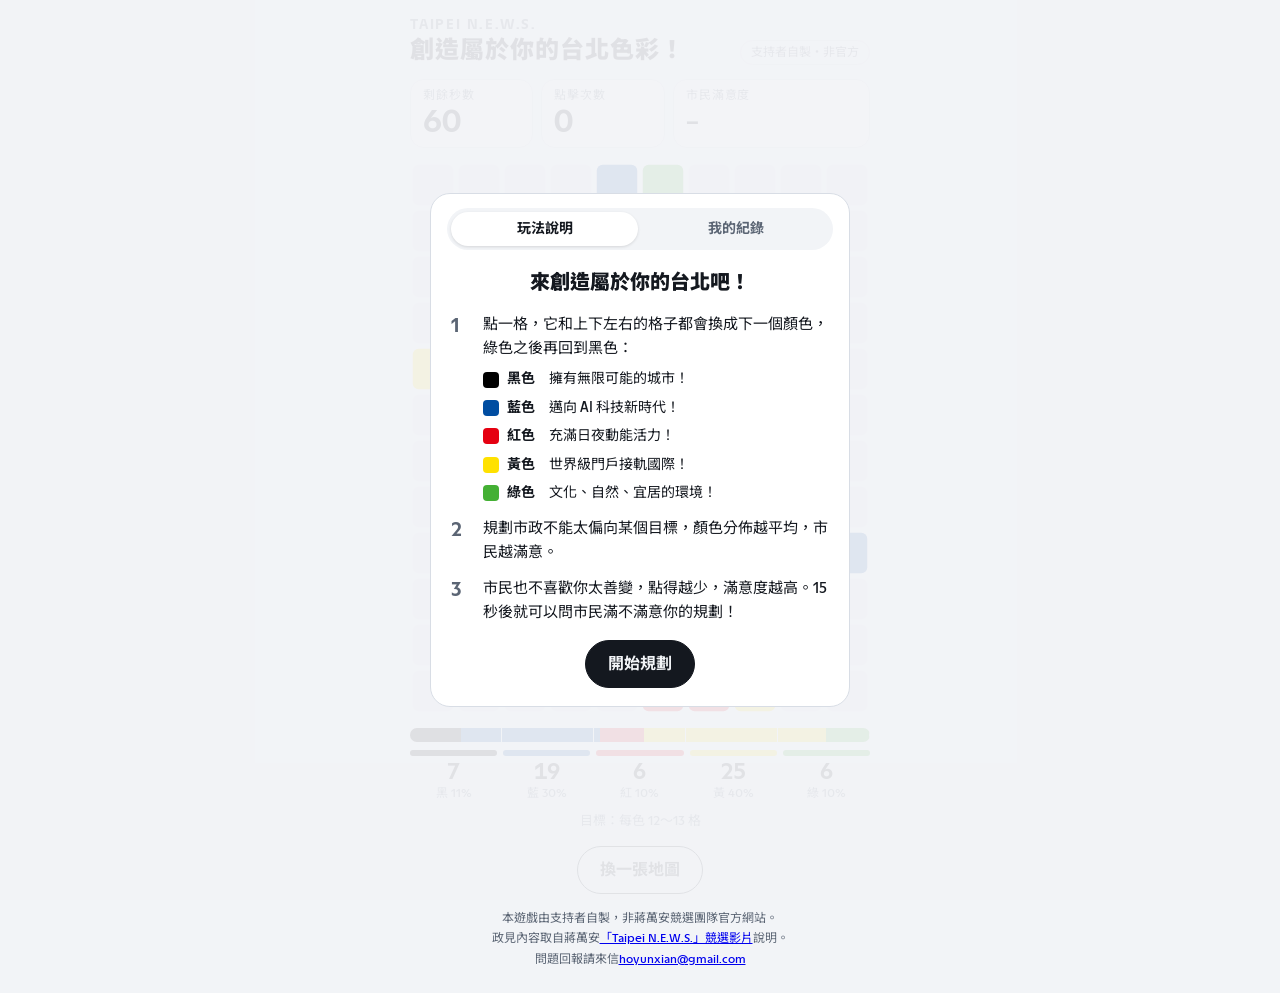
==== commit 7b57ce85: "修正頁尾說明" ====
--- a/index.html
+++ b/index.html
@@ -179,7 +179,8 @@
 
   <footer>
     本遊戲由支持者自製，非蔣萬安競選團隊官方網站。<br>
-    政見內容取自「Taipei N.E.W.S.」競選影片說明。
+    政見內容取自蔣萬安<a href="https://www.youtube.com/watch?v=UIpKg86umTI" target="_blank">「Taipei N.E.W.S.」競選影片</a>說明。<br>
+    問題回報請來信<a href="mailto:hoyunxian@gmail.com">hoyunxian@gmail.com</a>
   </footer>
 </main>
 
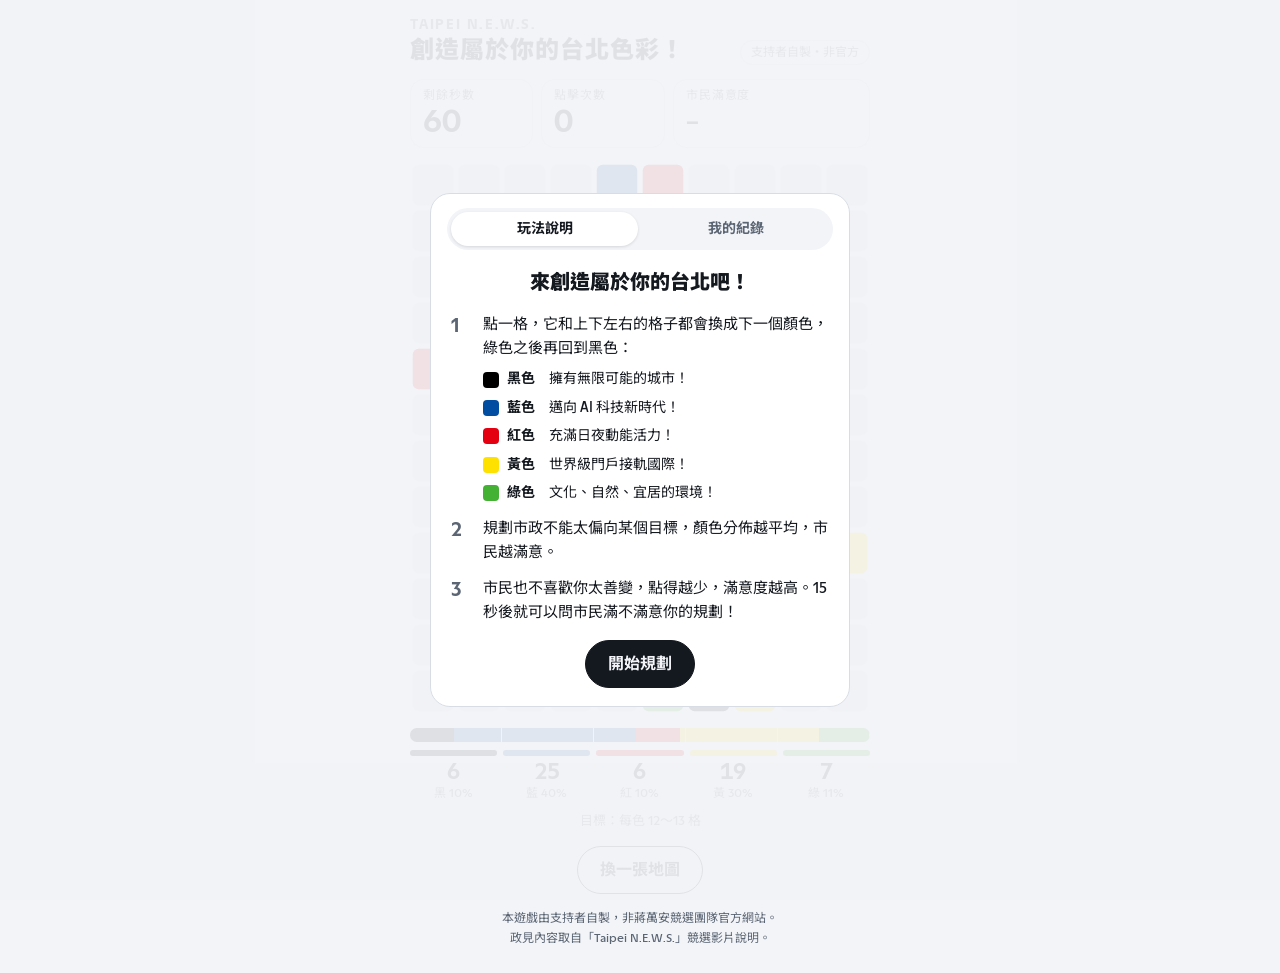
==== commit 6a03c6ce: "修正遊戲結束時邏輯" ====
--- a/index.html
+++ b/index.html
@@ -1,285 +1,284 @@
-<!doctype html>
-<html lang="zh-Hant-TW">
-<head>
-<meta charset="utf-8">
-<meta name="viewport" content="width=device-width, initial-scale=1, viewport-fit=cover">
-<title>讓台北「5」夠安可！一起創造屬於你的台北色彩</title>
-<meta name="description" content="60秒內一起來挑戰你能規劃出怎樣的台北，看看市民滿不滿意你的規劃！(支持者自製・非官方競選網站。)">
-<meta property="og:type" content="website">
-<meta property="og:site_name" content="讓台北「5」夠安可">
-<meta property="og:locale" content="zh_TW">
-<meta property="og:url" content="https://wilddagger.github.io/TaipeiEncore_PaintSquare/">
-<meta property="og:title" content="讓台北「5」夠安可！一起創造屬於你的台北色彩">
-<meta property="og:description" content="60秒內一起來挑戰你能規劃出怎樣的台北，看看市民滿不滿意你的規劃！(支持者自製・非官方競選網站。)">
-<meta property="og:image" content="https://wilddagger.github.io/TaipeiEncore_PaintSquare/share/img/cover.png">
-<meta property="og:image:width" content="1200">
-<meta property="og:image:height" content="630">
-<meta name="twitter:card" content="summary_large_image">
-<link rel="preconnect" href="https://fonts.googleapis.com">
-<link rel="preconnect" href="https://fonts.gstatic.com" crossorigin>
-<link rel="stylesheet" href="https://fonts.googleapis.com/css2?family=Noto+Sans+TC:wght@400;500;700;900&display=swap">
-<link rel="preload" href="fonts/TASAExplorer-Bold.woff2" as="font" type="font/woff2" crossorigin>
-<link rel="stylesheet" href="css/style.css">
-</head>
-<body>
-<main class="app">
-  <header class="top">
-    <div>
-      <p class="eyebrow">TAIPEI N.E.W.S.</p>
-      <h1>創造屬於你的台北色彩！</h1>
-    </div>
-    <span class="tag">支持者自製・非官方</span>
-  </header>
-
-  <section class="hud" aria-label="遊戲狀態">
-    <div class="stat time" id="timeStat"><span class="label">剩餘秒數</span><span class="value" id="timeVal">60</span></div>
-    <div class="stat"><span class="label">點擊次數</span><span class="value" id="stepVal">0</span></div>
-    <div class="stat"><span class="label">市民滿意度</span><span class="value grade-value" id="gradeVal">–</span></div>
-  </section>
-
-  <div class="board-wrap">
-    <svg xmlns="http://www.w3.org/2000/svg" viewBox="0 0 480 576" id="board" data-rows="12" data-cols="10" data-cells="63">
-      <g id="blank">
-        <rect class="blank" x="0" y="0" width="48" height="48" data-r="0" data-c="0"/>
-        <rect class="blank" x="48" y="0" width="48" height="48" data-r="0" data-c="1"/>
-        <rect class="blank" x="96" y="0" width="48" height="48" data-r="0" data-c="2"/>
-        <rect class="blank" x="144" y="0" width="48" height="48" data-r="0" data-c="3"/>
-        <rect class="blank" x="288" y="0" width="48" height="48" data-r="0" data-c="6"/>
-        <rect class="blank" x="336" y="0" width="48" height="48" data-r="0" data-c="7"/>
-        <rect class="blank" x="384" y="0" width="48" height="48" data-r="0" data-c="8"/>
-        <rect class="blank" x="432" y="0" width="48" height="48" data-r="0" data-c="9"/>
-        <rect class="blank" x="0" y="48" width="48" height="48" data-r="1" data-c="0"/>
-        <rect class="blank" x="48" y="48" width="48" height="48" data-r="1" data-c="1"/>
-        <rect class="blank" x="96" y="48" width="48" height="48" data-r="1" data-c="2"/>
-        <rect class="blank" x="288" y="48" width="48" height="48" data-r="1" data-c="6"/>
-        <rect class="blank" x="336" y="48" width="48" height="48" data-r="1" data-c="7"/>
-        <rect class="blank" x="384" y="48" width="48" height="48" data-r="1" data-c="8"/>
-        <rect class="blank" x="432" y="48" width="48" height="48" data-r="1" data-c="9"/>
-        <rect class="blank" x="0" y="96" width="48" height="48" data-r="2" data-c="0"/>
-        <rect class="blank" x="48" y="96" width="48" height="48" data-r="2" data-c="1"/>
-        <rect class="blank" x="336" y="96" width="48" height="48" data-r="2" data-c="7"/>
-        <rect class="blank" x="384" y="96" width="48" height="48" data-r="2" data-c="8"/>
-        <rect class="blank" x="432" y="96" width="48" height="48" data-r="2" data-c="9"/>
-        <rect class="blank" x="0" y="144" width="48" height="48" data-r="3" data-c="0"/>
-        <rect class="blank" x="384" y="144" width="48" height="48" data-r="3" data-c="8"/>
-        <rect class="blank" x="432" y="144" width="48" height="48" data-r="3" data-c="9"/>
-        <rect class="blank" x="336" y="192" width="48" height="48" data-r="4" data-c="7"/>
-        <rect class="blank" x="384" y="192" width="48" height="48" data-r="4" data-c="8"/>
-        <rect class="blank" x="432" y="192" width="48" height="48" data-r="4" data-c="9"/>
-        <rect class="blank" x="0" y="240" width="48" height="48" data-r="5" data-c="0"/>
-        <rect class="blank" x="384" y="240" width="48" height="48" data-r="5" data-c="8"/>
-        <rect class="blank" x="432" y="240" width="48" height="48" data-r="5" data-c="9"/>
-        <rect class="blank" x="0" y="288" width="48" height="48" data-r="6" data-c="0"/>
-        <rect class="blank" x="48" y="288" width="48" height="48" data-r="6" data-c="1"/>
-        <rect class="blank" x="384" y="288" width="48" height="48" data-r="6" data-c="8"/>
-        <rect class="blank" x="432" y="288" width="48" height="48" data-r="6" data-c="9"/>
-        <rect class="blank" x="0" y="336" width="48" height="48" data-r="7" data-c="0"/>
-        <rect class="blank" x="48" y="336" width="48" height="48" data-r="7" data-c="1"/>
-        <rect class="blank" x="384" y="336" width="48" height="48" data-r="7" data-c="8"/>
-        <rect class="blank" x="432" y="336" width="48" height="48" data-r="7" data-c="9"/>
-        <rect class="blank" x="0" y="384" width="48" height="48" data-r="8" data-c="0"/>
-        <rect class="blank" x="0" y="432" width="48" height="48" data-r="9" data-c="0"/>
-        <rect class="blank" x="96" y="432" width="48" height="48" data-r="9" data-c="2"/>
-        <rect class="blank" x="336" y="432" width="48" height="48" data-r="9" data-c="7"/>
-        <rect class="blank" x="384" y="432" width="48" height="48" data-r="9" data-c="8"/>
-        <rect class="blank" x="432" y="432" width="48" height="48" data-r="9" data-c="9"/>
-        <rect class="blank" x="0" y="480" width="48" height="48" data-r="10" data-c="0"/>
-        <rect class="blank" x="48" y="480" width="48" height="48" data-r="10" data-c="1"/>
-        <rect class="blank" x="96" y="480" width="48" height="48" data-r="10" data-c="2"/>
-        <rect class="blank" x="144" y="480" width="48" height="48" data-r="10" data-c="3"/>
-        <rect class="blank" x="336" y="480" width="48" height="48" data-r="10" data-c="7"/>
-        <rect class="blank" x="384" y="480" width="48" height="48" data-r="10" data-c="8"/>
-        <rect class="blank" x="432" y="480" width="48" height="48" data-r="10" data-c="9"/>
-        <rect class="blank" x="0" y="528" width="48" height="48" data-r="11" data-c="0"/>
-        <rect class="blank" x="48" y="528" width="48" height="48" data-r="11" data-c="1"/>
-        <rect class="blank" x="96" y="528" width="48" height="48" data-r="11" data-c="2"/>
-        <rect class="blank" x="144" y="528" width="48" height="48" data-r="11" data-c="3"/>
-        <rect class="blank" x="192" y="528" width="48" height="48" data-r="11" data-c="4"/>
-        <rect class="blank" x="384" y="528" width="48" height="48" data-r="11" data-c="8"/>
-        <rect class="blank" x="432" y="528" width="48" height="48" data-r="11" data-c="9"/>
-      </g>
-      <g id="cells">
-        <rect class="cell" id="cell-0" x="192" y="0" width="48" height="48" data-r="0" data-c="4"/>
-        <rect class="cell" id="cell-1" x="240" y="0" width="48" height="48" data-r="0" data-c="5"/>
-        <rect class="cell" id="cell-2" x="144" y="48" width="48" height="48" data-r="1" data-c="3"/>
-        <rect class="cell" id="cell-3" x="192" y="48" width="48" height="48" data-r="1" data-c="4"/>
-        <rect class="cell" id="cell-4" x="240" y="48" width="48" height="48" data-r="1" data-c="5"/>
-        <rect class="cell" id="cell-5" x="96" y="96" width="48" height="48" data-r="2" data-c="2"/>
-        <rect class="cell" id="cell-6" x="144" y="96" width="48" height="48" data-r="2" data-c="3"/>
-        <rect class="cell" id="cell-7" x="192" y="96" width="48" height="48" data-r="2" data-c="4"/>
-        <rect class="cell" id="cell-8" x="240" y="96" width="48" height="48" data-r="2" data-c="5"/>
-        <rect class="cell" id="cell-9" x="288" y="96" width="48" height="48" data-r="2" data-c="6"/>
-        <rect class="cell" id="cell-10" x="48" y="144" width="48" height="48" data-r="3" data-c="1"/>
-        <rect class="cell" id="cell-11" x="96" y="144" width="48" height="48" data-r="3" data-c="2"/>
-        <rect class="cell" id="cell-12" x="144" y="144" width="48" height="48" data-r="3" data-c="3"/>
-        <rect class="cell" id="cell-13" x="192" y="144" width="48" height="48" data-r="3" data-c="4"/>
-        <rect class="cell" id="cell-14" x="240" y="144" width="48" height="48" data-r="3" data-c="5"/>
-        <rect class="cell" id="cell-15" x="288" y="144" width="48" height="48" data-r="3" data-c="6"/>
-        <rect class="cell" id="cell-16" x="336" y="144" width="48" height="48" data-r="3" data-c="7"/>
-        <rect class="cell" id="cell-17" x="0" y="192" width="48" height="48" data-r="4" data-c="0"/>
-        <rect class="cell" id="cell-18" x="48" y="192" width="48" height="48" data-r="4" data-c="1"/>
-        <rect class="cell" id="cell-19" x="96" y="192" width="48" height="48" data-r="4" data-c="2"/>
-        <rect class="cell" id="cell-20" x="144" y="192" width="48" height="48" data-r="4" data-c="3"/>
-        <rect class="cell" id="cell-21" x="192" y="192" width="48" height="48" data-r="4" data-c="4"/>
-        <rect class="cell" id="cell-22" x="240" y="192" width="48" height="48" data-r="4" data-c="5"/>
-        <rect class="cell" id="cell-23" x="288" y="192" width="48" height="48" data-r="4" data-c="6"/>
-        <rect class="cell" id="cell-24" x="48" y="240" width="48" height="48" data-r="5" data-c="1"/>
-        <rect class="cell" id="cell-25" x="96" y="240" width="48" height="48" data-r="5" data-c="2"/>
-        <rect class="cell" id="cell-26" x="144" y="240" width="48" height="48" data-r="5" data-c="3"/>
-        <rect class="cell" id="cell-27" x="192" y="240" width="48" height="48" data-r="5" data-c="4"/>
-        <rect class="cell" id="cell-28" x="240" y="240" width="48" height="48" data-r="5" data-c="5"/>
-        <rect class="cell" id="cell-29" x="288" y="240" width="48" height="48" data-r="5" data-c="6"/>
-        <rect class="cell" id="cell-30" x="336" y="240" width="48" height="48" data-r="5" data-c="7"/>
-        <rect class="cell" id="cell-31" x="96" y="288" width="48" height="48" data-r="6" data-c="2"/>
-        <rect class="cell" id="cell-32" x="144" y="288" width="48" height="48" data-r="6" data-c="3"/>
-        <rect class="cell" id="cell-33" x="192" y="288" width="48" height="48" data-r="6" data-c="4"/>
-        <rect class="cell" id="cell-34" x="240" y="288" width="48" height="48" data-r="6" data-c="5"/>
-        <rect class="cell" id="cell-35" x="288" y="288" width="48" height="48" data-r="6" data-c="6"/>
-        <rect class="cell" id="cell-36" x="336" y="288" width="48" height="48" data-r="6" data-c="7"/>
-        <rect class="cell" id="cell-37" x="96" y="336" width="48" height="48" data-r="7" data-c="2"/>
-        <rect class="cell" id="cell-38" x="144" y="336" width="48" height="48" data-r="7" data-c="3"/>
-        <rect class="cell" id="cell-39" x="192" y="336" width="48" height="48" data-r="7" data-c="4"/>
-        <rect class="cell" id="cell-40" x="240" y="336" width="48" height="48" data-r="7" data-c="5"/>
-        <rect class="cell" id="cell-41" x="288" y="336" width="48" height="48" data-r="7" data-c="6"/>
-        <rect class="cell" id="cell-42" x="336" y="336" width="48" height="48" data-r="7" data-c="7"/>
-        <rect class="cell" id="cell-43" x="48" y="384" width="48" height="48" data-r="8" data-c="1"/>
-        <rect class="cell" id="cell-44" x="96" y="384" width="48" height="48" data-r="8" data-c="2"/>
-        <rect class="cell" id="cell-45" x="144" y="384" width="48" height="48" data-r="8" data-c="3"/>
-        <rect class="cell" id="cell-46" x="192" y="384" width="48" height="48" data-r="8" data-c="4"/>
-        <rect class="cell" id="cell-47" x="240" y="384" width="48" height="48" data-r="8" data-c="5"/>
-        <rect class="cell" id="cell-48" x="288" y="384" width="48" height="48" data-r="8" data-c="6"/>
-        <rect class="cell" id="cell-49" x="336" y="384" width="48" height="48" data-r="8" data-c="7"/>
-        <rect class="cell" id="cell-50" x="384" y="384" width="48" height="48" data-r="8" data-c="8"/>
-        <rect class="cell" id="cell-51" x="432" y="384" width="48" height="48" data-r="8" data-c="9"/>
-        <rect class="cell" id="cell-52" x="48" y="432" width="48" height="48" data-r="9" data-c="1"/>
-        <rect class="cell" id="cell-53" x="144" y="432" width="48" height="48" data-r="9" data-c="3"/>
-        <rect class="cell" id="cell-54" x="192" y="432" width="48" height="48" data-r="9" data-c="4"/>
-        <rect class="cell" id="cell-55" x="240" y="432" width="48" height="48" data-r="9" data-c="5"/>
-        <rect class="cell" id="cell-56" x="288" y="432" width="48" height="48" data-r="9" data-c="6"/>
-        <rect class="cell" id="cell-57" x="192" y="480" width="48" height="48" data-r="10" data-c="4"/>
-        <rect class="cell" id="cell-58" x="240" y="480" width="48" height="48" data-r="10" data-c="5"/>
-        <rect class="cell" id="cell-59" x="288" y="480" width="48" height="48" data-r="10" data-c="6"/>
-        <rect class="cell" id="cell-60" x="240" y="528" width="48" height="48" data-r="11" data-c="5"/>
-        <rect class="cell" id="cell-61" x="288" y="528" width="48" height="48" data-r="11" data-c="6"/>
-        <rect class="cell" id="cell-62" x="336" y="528" width="48" height="48" data-r="11" data-c="7"/>
-      </g>
-    </svg>
-  </div>
-
-  <section class="dist" aria-label="顏色分佈">
-    <div class="bar" id="bar"><span style="background:var(--c0)"></span><span style="background:var(--c1)"></span><span style="background:var(--c2)"></span><span style="background:var(--c3)"></span><span style="background:var(--c4)"></span><i class="ticks"></i></div>
-    <div class="legend" id="legend"></div>
-    <p class="hint" id="hint">目標：每色 12～13 格</p>
-  </section>
-
-  <div class="actions">
-    <button class="btn primary" id="submitBtn" hidden>我想直接看市民反應了！</button>
-    <button class="btn" id="restartBtn">換一張地圖</button>
-  </div>
-
-  <footer>
-    本遊戲由支持者自製，非蔣萬安競選團隊官方網站。<br>
-    政見內容取自蔣萬安<a href="https://www.youtube.com/watch?v=UIpKg86umTI" target="_blank">「Taipei N.E.W.S.」競選影片</a>說明。<br>
-    問題回報請來信<a href="mailto:hoyunxian@gmail.com">hoyunxian@gmail.com</a>
-  </footer>
-</main>
-
-<div class="modal" id="startPanel">
-  <div class="sheet" role="dialog" aria-modal="true" aria-label="開始遊戲">
-    <div class="tabs" role="tablist">
-      <button class="tab" role="tab" type="button">玩法說明</button>
-      <button class="tab" role="tab" type="button">我的紀錄</button>
-    </div>
-    <div class="pager">
-      <div class="track">
-        <section class="page" role="tabpanel">
-          <h2 class="page-title">來創造屬於你的台北吧！</h2>
-          <ol class="steps">
-            <li><b>1</b><span>點一格，它和上下左右的格子都會換成下一個顏色，綠色之後再回到黑色：</span>
-              <ul class="palette">
-                <li><i style="background:var(--c0)"></i><span><b>黑色</b>　擁有無限可能的城市！</span></li>
-                <li><i style="background:var(--c1)"></i><span><b>藍色</b>　邁向 AI 科技新時代！</span></li>
-                <li><i style="background:var(--c2)"></i><span><b>紅色</b>　充滿日夜動能活力！</span></li>
-                <li><i style="background:var(--c3)"></i><span><b>黃色</b>　世界級門戶接軌國際！</span></li>
-                <li><i style="background:var(--c4)"></i><span><b>綠色</b>　文化、自然、宜居的環境！</span></li>
-              </ul>
-            </li>
-            <li><b>2</b><span>規劃市政不能太偏向某個目標，顏色分佈越平均，市民越滿意。</span></li>
-            <li><b>3</b><span>市民也不喜歡你太善變，點得越少，滿意度越高。15 秒後就可以問市民滿不滿意你的規劃！</span></li>
-          </ol>
-          <p class="seed-note" id="seedNote" hidden>這是朋友分享的盤面，你們玩的是同一張地圖。</p>
-        </section>
-        <section class="page" role="tabpanel">
-          <h2 class="page-title">我的最佳紀錄</h2>
-          <ol class="record-list"></ol>
-        </section>
-      </div>
-    </div>
-    <div class="sheet-foot actions"><button class="btn primary" id="startBtn" type="button">開始規劃</button></div>
-  </div>
-</div>
-
-<div class="modal" id="resultModal" hidden>
-  <div class="sheet" role="dialog" aria-modal="true" aria-label="規劃結果">
-    <div class="tabs" role="tablist">
-      <button class="tab" role="tab" type="button">結果</button>
-      <button class="tab" role="tab" type="button">分享</button>
-      <button class="tab" role="tab" type="button">我的紀錄</button>
-    </div>
-    <div class="pager">
-      <div class="track">
-        <section class="page" role="tabpanel">
-          <div class="result-head">
-            <div>
-              <p>市民滿意度</p>
-              <div class="big-grade" id="resultGrade">滿意</div>
-            </div>
-            <div class="result-stats">
-              <div><b id="resultSteps">0</b><span>點擊</span></div>
-              <div><b id="resultTime">0</b><span>秒</span></div>
-            </div>
-          </div>
-          <p class="note" id="resultNote"></p>
-          <div class="policy">
-            <div class="area"><i class="dot" id="policyDot"></i><span id="policyArea"></span></div>
-            <h3 id="policyTitle"></h3>
-            <p id="policyText"></p>
-            <p class="why" id="policyWhy"></p>
-            <button class="link-btn" id="rerollBtn" type="button">換一則政見</button>
-          </div>
-          <div class="actions"><button class="btn primary" id="toShareBtn" type="button">分享我的台北</button></div>
-        </section>
-        <section class="page" role="tabpanel">
-          <figure class="preview">
-            <div class="preview-box"><img id="shareImg" alt="你的台北色彩分享圖片" hidden></div>
-            <figcaption id="shareImgNote">正在產生圖片…</figcaption>
-          </figure>
-          <div class="share-row">
-            <button class="btn primary" id="shareImgBtn" type="button" hidden>分享圖片</button>
-            <button class="btn" id="saveImgBtn" type="button">儲存圖片</button>
-          </div>
-          <p class="share-label">分享挑戰連結，朋友會拿到同一張地圖</p>
-          <div class="share-grid">
-            <a class="share-link" id="shareThreads" target="_blank" rel="noopener">Threads</a>
-            <a class="share-link" id="shareFacebook" target="_blank" rel="noopener">Facebook</a>
-            <a class="share-link" id="shareX" target="_blank" rel="noopener">X</a>
-            <a class="share-link" id="shareLine" target="_blank" rel="noopener">LINE</a>
-            <button class="share-link" id="copyBtn" type="button">複製連結</button>
-          </div>
-        </section>
-        <section class="page" role="tabpanel">
-          <h2 class="page-title">我的最佳紀錄</h2>
-          <ol class="record-list"></ol>
-        </section>
-      </div>
-    </div>
-    <div class="sheet-foot">
-      <p class="toast" id="toast" aria-live="polite"></p>
-      <div class="actions"><button class="btn" id="againBtn" type="button">再玩一次！</button></div>
-    </div>
-  </div>
-</div>
-
-<script src="js/main.js"></script>
-</body>
-</html>
+<!doctype html>
+<html lang="zh-Hant-TW">
+<head>
+<meta charset="utf-8">
+<meta name="viewport" content="width=device-width, initial-scale=1, viewport-fit=cover">
+<title>讓台北「5」夠安可！一起創造屬於你的台北色彩</title>
+<meta name="description" content="支持者自製的台北市地圖填色小遊戲，以 Taipei N.E.W.S. 政見為主題。非官方競選網站。">
+<meta property="og:type" content="website">
+<meta property="og:site_name" content="讓台北「5」夠安可">
+<meta property="og:locale" content="zh_TW">
+<meta property="og:url" content="https://wilddagger.github.io/TaipeiEncore_PaintSquare/">
+<meta property="og:title" content="讓台北「5」夠安可！一起創造屬於你的台北色彩">
+<meta property="og:description" content="在 60 秒內讓台北五種顏色均衡發展，看看市民滿不滿意你的規劃！支持者自製・非官方競選網站。">
+<meta property="og:image" content="https://wilddagger.github.io/TaipeiEncore_PaintSquare/share/img/cover.png">
+<meta property="og:image:width" content="1200">
+<meta property="og:image:height" content="630">
+<meta name="twitter:card" content="summary_large_image">
+<link rel="preconnect" href="https://fonts.googleapis.com">
+<link rel="preconnect" href="https://fonts.gstatic.com" crossorigin>
+<link rel="stylesheet" href="https://fonts.googleapis.com/css2?family=Noto+Sans+TC:wght@400;500;700;900&display=swap">
+<link rel="preload" href="fonts/TASAExplorer-Bold.woff2" as="font" type="font/woff2" crossorigin>
+<link rel="stylesheet" href="css/style.css">
+</head>
+<body>
+<main class="app">
+  <header class="top">
+    <div>
+      <p class="eyebrow">TAIPEI N.E.W.S.</p>
+      <h1>創造屬於你的台北色彩！</h1>
+    </div>
+    <span class="tag">支持者自製・非官方</span>
+  </header>
+
+  <section class="hud" aria-label="遊戲狀態">
+    <div class="stat time" id="timeStat"><span class="label">剩餘秒數</span><span class="value" id="timeVal">60</span></div>
+    <div class="stat"><span class="label">點擊次數</span><span class="value" id="stepVal">0</span></div>
+    <div class="stat"><span class="label">市民滿意度</span><span class="value grade-value" id="gradeVal">–</span></div>
+  </section>
+
+  <div class="board-wrap">
+    <svg xmlns="http://www.w3.org/2000/svg" viewBox="0 0 480 576" id="board" data-rows="12" data-cols="10" data-cells="63">
+      <g id="blank">
+        <rect class="blank" x="0" y="0" width="48" height="48" data-r="0" data-c="0"/>
+        <rect class="blank" x="48" y="0" width="48" height="48" data-r="0" data-c="1"/>
+        <rect class="blank" x="96" y="0" width="48" height="48" data-r="0" data-c="2"/>
+        <rect class="blank" x="144" y="0" width="48" height="48" data-r="0" data-c="3"/>
+        <rect class="blank" x="288" y="0" width="48" height="48" data-r="0" data-c="6"/>
+        <rect class="blank" x="336" y="0" width="48" height="48" data-r="0" data-c="7"/>
+        <rect class="blank" x="384" y="0" width="48" height="48" data-r="0" data-c="8"/>
+        <rect class="blank" x="432" y="0" width="48" height="48" data-r="0" data-c="9"/>
+        <rect class="blank" x="0" y="48" width="48" height="48" data-r="1" data-c="0"/>
+        <rect class="blank" x="48" y="48" width="48" height="48" data-r="1" data-c="1"/>
+        <rect class="blank" x="96" y="48" width="48" height="48" data-r="1" data-c="2"/>
+        <rect class="blank" x="288" y="48" width="48" height="48" data-r="1" data-c="6"/>
+        <rect class="blank" x="336" y="48" width="48" height="48" data-r="1" data-c="7"/>
+        <rect class="blank" x="384" y="48" width="48" height="48" data-r="1" data-c="8"/>
+        <rect class="blank" x="432" y="48" width="48" height="48" data-r="1" data-c="9"/>
+        <rect class="blank" x="0" y="96" width="48" height="48" data-r="2" data-c="0"/>
+        <rect class="blank" x="48" y="96" width="48" height="48" data-r="2" data-c="1"/>
+        <rect class="blank" x="336" y="96" width="48" height="48" data-r="2" data-c="7"/>
+        <rect class="blank" x="384" y="96" width="48" height="48" data-r="2" data-c="8"/>
+        <rect class="blank" x="432" y="96" width="48" height="48" data-r="2" data-c="9"/>
+        <rect class="blank" x="0" y="144" width="48" height="48" data-r="3" data-c="0"/>
+        <rect class="blank" x="384" y="144" width="48" height="48" data-r="3" data-c="8"/>
+        <rect class="blank" x="432" y="144" width="48" height="48" data-r="3" data-c="9"/>
+        <rect class="blank" x="336" y="192" width="48" height="48" data-r="4" data-c="7"/>
+        <rect class="blank" x="384" y="192" width="48" height="48" data-r="4" data-c="8"/>
+        <rect class="blank" x="432" y="192" width="48" height="48" data-r="4" data-c="9"/>
+        <rect class="blank" x="0" y="240" width="48" height="48" data-r="5" data-c="0"/>
+        <rect class="blank" x="384" y="240" width="48" height="48" data-r="5" data-c="8"/>
+        <rect class="blank" x="432" y="240" width="48" height="48" data-r="5" data-c="9"/>
+        <rect class="blank" x="0" y="288" width="48" height="48" data-r="6" data-c="0"/>
+        <rect class="blank" x="48" y="288" width="48" height="48" data-r="6" data-c="1"/>
+        <rect class="blank" x="384" y="288" width="48" height="48" data-r="6" data-c="8"/>
+        <rect class="blank" x="432" y="288" width="48" height="48" data-r="6" data-c="9"/>
+        <rect class="blank" x="0" y="336" width="48" height="48" data-r="7" data-c="0"/>
+        <rect class="blank" x="48" y="336" width="48" height="48" data-r="7" data-c="1"/>
+        <rect class="blank" x="384" y="336" width="48" height="48" data-r="7" data-c="8"/>
+        <rect class="blank" x="432" y="336" width="48" height="48" data-r="7" data-c="9"/>
+        <rect class="blank" x="0" y="384" width="48" height="48" data-r="8" data-c="0"/>
+        <rect class="blank" x="0" y="432" width="48" height="48" data-r="9" data-c="0"/>
+        <rect class="blank" x="96" y="432" width="48" height="48" data-r="9" data-c="2"/>
+        <rect class="blank" x="336" y="432" width="48" height="48" data-r="9" data-c="7"/>
+        <rect class="blank" x="384" y="432" width="48" height="48" data-r="9" data-c="8"/>
+        <rect class="blank" x="432" y="432" width="48" height="48" data-r="9" data-c="9"/>
+        <rect class="blank" x="0" y="480" width="48" height="48" data-r="10" data-c="0"/>
+        <rect class="blank" x="48" y="480" width="48" height="48" data-r="10" data-c="1"/>
+        <rect class="blank" x="96" y="480" width="48" height="48" data-r="10" data-c="2"/>
+        <rect class="blank" x="144" y="480" width="48" height="48" data-r="10" data-c="3"/>
+        <rect class="blank" x="336" y="480" width="48" height="48" data-r="10" data-c="7"/>
+        <rect class="blank" x="384" y="480" width="48" height="48" data-r="10" data-c="8"/>
+        <rect class="blank" x="432" y="480" width="48" height="48" data-r="10" data-c="9"/>
+        <rect class="blank" x="0" y="528" width="48" height="48" data-r="11" data-c="0"/>
+        <rect class="blank" x="48" y="528" width="48" height="48" data-r="11" data-c="1"/>
+        <rect class="blank" x="96" y="528" width="48" height="48" data-r="11" data-c="2"/>
+        <rect class="blank" x="144" y="528" width="48" height="48" data-r="11" data-c="3"/>
+        <rect class="blank" x="192" y="528" width="48" height="48" data-r="11" data-c="4"/>
+        <rect class="blank" x="384" y="528" width="48" height="48" data-r="11" data-c="8"/>
+        <rect class="blank" x="432" y="528" width="48" height="48" data-r="11" data-c="9"/>
+      </g>
+      <g id="cells">
+        <rect class="cell" id="cell-0" x="192" y="0" width="48" height="48" data-r="0" data-c="4"/>
+        <rect class="cell" id="cell-1" x="240" y="0" width="48" height="48" data-r="0" data-c="5"/>
+        <rect class="cell" id="cell-2" x="144" y="48" width="48" height="48" data-r="1" data-c="3"/>
+        <rect class="cell" id="cell-3" x="192" y="48" width="48" height="48" data-r="1" data-c="4"/>
+        <rect class="cell" id="cell-4" x="240" y="48" width="48" height="48" data-r="1" data-c="5"/>
+        <rect class="cell" id="cell-5" x="96" y="96" width="48" height="48" data-r="2" data-c="2"/>
+        <rect class="cell" id="cell-6" x="144" y="96" width="48" height="48" data-r="2" data-c="3"/>
+        <rect class="cell" id="cell-7" x="192" y="96" width="48" height="48" data-r="2" data-c="4"/>
+        <rect class="cell" id="cell-8" x="240" y="96" width="48" height="48" data-r="2" data-c="5"/>
+        <rect class="cell" id="cell-9" x="288" y="96" width="48" height="48" data-r="2" data-c="6"/>
+        <rect class="cell" id="cell-10" x="48" y="144" width="48" height="48" data-r="3" data-c="1"/>
+        <rect class="cell" id="cell-11" x="96" y="144" width="48" height="48" data-r="3" data-c="2"/>
+        <rect class="cell" id="cell-12" x="144" y="144" width="48" height="48" data-r="3" data-c="3"/>
+        <rect class="cell" id="cell-13" x="192" y="144" width="48" height="48" data-r="3" data-c="4"/>
+        <rect class="cell" id="cell-14" x="240" y="144" width="48" height="48" data-r="3" data-c="5"/>
+        <rect class="cell" id="cell-15" x="288" y="144" width="48" height="48" data-r="3" data-c="6"/>
+        <rect class="cell" id="cell-16" x="336" y="144" width="48" height="48" data-r="3" data-c="7"/>
+        <rect class="cell" id="cell-17" x="0" y="192" width="48" height="48" data-r="4" data-c="0"/>
+        <rect class="cell" id="cell-18" x="48" y="192" width="48" height="48" data-r="4" data-c="1"/>
+        <rect class="cell" id="cell-19" x="96" y="192" width="48" height="48" data-r="4" data-c="2"/>
+        <rect class="cell" id="cell-20" x="144" y="192" width="48" height="48" data-r="4" data-c="3"/>
+        <rect class="cell" id="cell-21" x="192" y="192" width="48" height="48" data-r="4" data-c="4"/>
+        <rect class="cell" id="cell-22" x="240" y="192" width="48" height="48" data-r="4" data-c="5"/>
+        <rect class="cell" id="cell-23" x="288" y="192" width="48" height="48" data-r="4" data-c="6"/>
+        <rect class="cell" id="cell-24" x="48" y="240" width="48" height="48" data-r="5" data-c="1"/>
+        <rect class="cell" id="cell-25" x="96" y="240" width="48" height="48" data-r="5" data-c="2"/>
+        <rect class="cell" id="cell-26" x="144" y="240" width="48" height="48" data-r="5" data-c="3"/>
+        <rect class="cell" id="cell-27" x="192" y="240" width="48" height="48" data-r="5" data-c="4"/>
+        <rect class="cell" id="cell-28" x="240" y="240" width="48" height="48" data-r="5" data-c="5"/>
+        <rect class="cell" id="cell-29" x="288" y="240" width="48" height="48" data-r="5" data-c="6"/>
+        <rect class="cell" id="cell-30" x="336" y="240" width="48" height="48" data-r="5" data-c="7"/>
+        <rect class="cell" id="cell-31" x="96" y="288" width="48" height="48" data-r="6" data-c="2"/>
+        <rect class="cell" id="cell-32" x="144" y="288" width="48" height="48" data-r="6" data-c="3"/>
+        <rect class="cell" id="cell-33" x="192" y="288" width="48" height="48" data-r="6" data-c="4"/>
+        <rect class="cell" id="cell-34" x="240" y="288" width="48" height="48" data-r="6" data-c="5"/>
+        <rect class="cell" id="cell-35" x="288" y="288" width="48" height="48" data-r="6" data-c="6"/>
+        <rect class="cell" id="cell-36" x="336" y="288" width="48" height="48" data-r="6" data-c="7"/>
+        <rect class="cell" id="cell-37" x="96" y="336" width="48" height="48" data-r="7" data-c="2"/>
+        <rect class="cell" id="cell-38" x="144" y="336" width="48" height="48" data-r="7" data-c="3"/>
+        <rect class="cell" id="cell-39" x="192" y="336" width="48" height="48" data-r="7" data-c="4"/>
+        <rect class="cell" id="cell-40" x="240" y="336" width="48" height="48" data-r="7" data-c="5"/>
+        <rect class="cell" id="cell-41" x="288" y="336" width="48" height="48" data-r="7" data-c="6"/>
+        <rect class="cell" id="cell-42" x="336" y="336" width="48" height="48" data-r="7" data-c="7"/>
+        <rect class="cell" id="cell-43" x="48" y="384" width="48" height="48" data-r="8" data-c="1"/>
+        <rect class="cell" id="cell-44" x="96" y="384" width="48" height="48" data-r="8" data-c="2"/>
+        <rect class="cell" id="cell-45" x="144" y="384" width="48" height="48" data-r="8" data-c="3"/>
+        <rect class="cell" id="cell-46" x="192" y="384" width="48" height="48" data-r="8" data-c="4"/>
+        <rect class="cell" id="cell-47" x="240" y="384" width="48" height="48" data-r="8" data-c="5"/>
+        <rect class="cell" id="cell-48" x="288" y="384" width="48" height="48" data-r="8" data-c="6"/>
+        <rect class="cell" id="cell-49" x="336" y="384" width="48" height="48" data-r="8" data-c="7"/>
+        <rect class="cell" id="cell-50" x="384" y="384" width="48" height="48" data-r="8" data-c="8"/>
+        <rect class="cell" id="cell-51" x="432" y="384" width="48" height="48" data-r="8" data-c="9"/>
+        <rect class="cell" id="cell-52" x="48" y="432" width="48" height="48" data-r="9" data-c="1"/>
+        <rect class="cell" id="cell-53" x="144" y="432" width="48" height="48" data-r="9" data-c="3"/>
+        <rect class="cell" id="cell-54" x="192" y="432" width="48" height="48" data-r="9" data-c="4"/>
+        <rect class="cell" id="cell-55" x="240" y="432" width="48" height="48" data-r="9" data-c="5"/>
+        <rect class="cell" id="cell-56" x="288" y="432" width="48" height="48" data-r="9" data-c="6"/>
+        <rect class="cell" id="cell-57" x="192" y="480" width="48" height="48" data-r="10" data-c="4"/>
+        <rect class="cell" id="cell-58" x="240" y="480" width="48" height="48" data-r="10" data-c="5"/>
+        <rect class="cell" id="cell-59" x="288" y="480" width="48" height="48" data-r="10" data-c="6"/>
+        <rect class="cell" id="cell-60" x="240" y="528" width="48" height="48" data-r="11" data-c="5"/>
+        <rect class="cell" id="cell-61" x="288" y="528" width="48" height="48" data-r="11" data-c="6"/>
+        <rect class="cell" id="cell-62" x="336" y="528" width="48" height="48" data-r="11" data-c="7"/>
+      </g>
+    </svg>
+  </div>
+
+  <section class="dist" aria-label="顏色分佈">
+    <div class="bar" id="bar"><span style="background:var(--c0)"></span><span style="background:var(--c1)"></span><span style="background:var(--c2)"></span><span style="background:var(--c3)"></span><span style="background:var(--c4)"></span><i class="ticks"></i></div>
+    <div class="legend" id="legend"></div>
+    <p class="hint" id="hint">目標：每色 12～13 格</p>
+  </section>
+
+  <div class="actions">
+    <button class="btn primary" id="submitBtn" hidden>我想直接看市民反應了！</button>
+    <button class="btn" id="restartBtn">換一張地圖</button>
+  </div>
+
+  <footer>
+    本遊戲由支持者自製，非蔣萬安競選團隊官方網站。<br>
+    政見內容取自「Taipei N.E.W.S.」競選影片說明。
+  </footer>
+</main>
+
+<div class="modal" id="startPanel">
+  <div class="sheet" role="dialog" aria-modal="true" aria-label="開始遊戲">
+    <div class="tabs" role="tablist">
+      <button class="tab" role="tab" type="button">玩法說明</button>
+      <button class="tab" role="tab" type="button">我的紀錄</button>
+    </div>
+    <div class="pager">
+      <div class="track">
+        <section class="page" role="tabpanel">
+          <h2 class="page-title">來創造屬於你的台北吧！</h2>
+          <ol class="steps">
+            <li><b>1</b><span>點一格，它和上下左右的格子都會換成下一個顏色，綠色之後再回到黑色：</span>
+              <ul class="palette">
+                <li><i style="background:var(--c0)"></i><span><b>黑色</b>　擁有無限可能的城市！</span></li>
+                <li><i style="background:var(--c1)"></i><span><b>藍色</b>　邁向 AI 科技新時代！</span></li>
+                <li><i style="background:var(--c2)"></i><span><b>紅色</b>　充滿日夜動能活力！</span></li>
+                <li><i style="background:var(--c3)"></i><span><b>黃色</b>　世界級門戶接軌國際！</span></li>
+                <li><i style="background:var(--c4)"></i><span><b>綠色</b>　文化、自然、宜居的環境！</span></li>
+              </ul>
+            </li>
+            <li><b>2</b><span>規劃市政不能太偏向某個目標，顏色分佈越平均，市民越滿意。</span></li>
+            <li><b>3</b><span>市民也不喜歡你太善變，點得越少，滿意度越高。15 秒後就可以問市民滿不滿意你的規劃！</span></li>
+          </ol>
+          <p class="seed-note" id="seedNote" hidden>這是朋友分享的盤面，你們玩的是同一張地圖。</p>
+        </section>
+        <section class="page" role="tabpanel">
+          <h2 class="page-title">我的最佳紀錄</h2>
+          <ol class="record-list"></ol>
+        </section>
+      </div>
+    </div>
+    <div class="sheet-foot actions"><button class="btn primary" id="startBtn" type="button">開始規劃</button></div>
+  </div>
+</div>
+
+<div class="modal" id="resultModal" hidden>
+  <div class="sheet" role="dialog" aria-modal="true" aria-label="規劃結果">
+    <div class="tabs" role="tablist">
+      <button class="tab" role="tab" type="button">結果</button>
+      <button class="tab" role="tab" type="button">分享</button>
+      <button class="tab" role="tab" type="button">我的紀錄</button>
+    </div>
+    <div class="pager">
+      <div class="track">
+        <section class="page" role="tabpanel">
+          <div class="result-head">
+            <div>
+              <p>市民滿意度</p>
+              <div class="big-grade" id="resultGrade">滿意</div>
+            </div>
+            <div class="result-stats">
+              <div><b id="resultSteps">0</b><span>點擊</span></div>
+              <div><b id="resultTime">0</b><span>秒</span></div>
+            </div>
+          </div>
+          <p class="note" id="resultNote"></p>
+          <div class="policy">
+            <div class="area"><i class="dot" id="policyDot"></i><span id="policyArea"></span></div>
+            <h3 id="policyTitle"></h3>
+            <p id="policyText"></p>
+            <p class="why" id="policyWhy"></p>
+            <button class="link-btn" id="rerollBtn" type="button">換一則政見</button>
+          </div>
+          <div class="actions"><button class="btn primary" id="toShareBtn" type="button">分享我的台北</button></div>
+        </section>
+        <section class="page" role="tabpanel">
+          <figure class="preview">
+            <div class="preview-box"><img id="shareImg" alt="你的台北色彩分享圖片" hidden></div>
+            <figcaption id="shareImgNote">正在產生圖片…</figcaption>
+          </figure>
+          <div class="share-row">
+            <button class="btn primary" id="shareImgBtn" type="button" hidden>分享圖片</button>
+            <button class="btn" id="saveImgBtn" type="button">儲存圖片</button>
+          </div>
+          <p class="share-label">分享挑戰連結，朋友會拿到同一張地圖</p>
+          <div class="share-grid">
+            <a class="share-link" id="shareThreads" target="_blank" rel="noopener">Threads</a>
+            <a class="share-link" id="shareFacebook" target="_blank" rel="noopener">Facebook</a>
+            <a class="share-link" id="shareX" target="_blank" rel="noopener">X</a>
+            <a class="share-link" id="shareLine" target="_blank" rel="noopener">LINE</a>
+            <button class="share-link" id="copyBtn" type="button">複製連結</button>
+          </div>
+        </section>
+        <section class="page" role="tabpanel">
+          <h2 class="page-title">我的最佳紀錄</h2>
+          <ol class="record-list"></ol>
+        </section>
+      </div>
+    </div>
+    <div class="sheet-foot">
+      <p class="toast" id="toast" aria-live="polite"></p>
+      <div class="actions"><button class="btn" id="againBtn" type="button">再玩一次！</button></div>
+    </div>
+  </div>
+</div>
+
+<script src="js/main.js"></script>
+</body>
+</html>
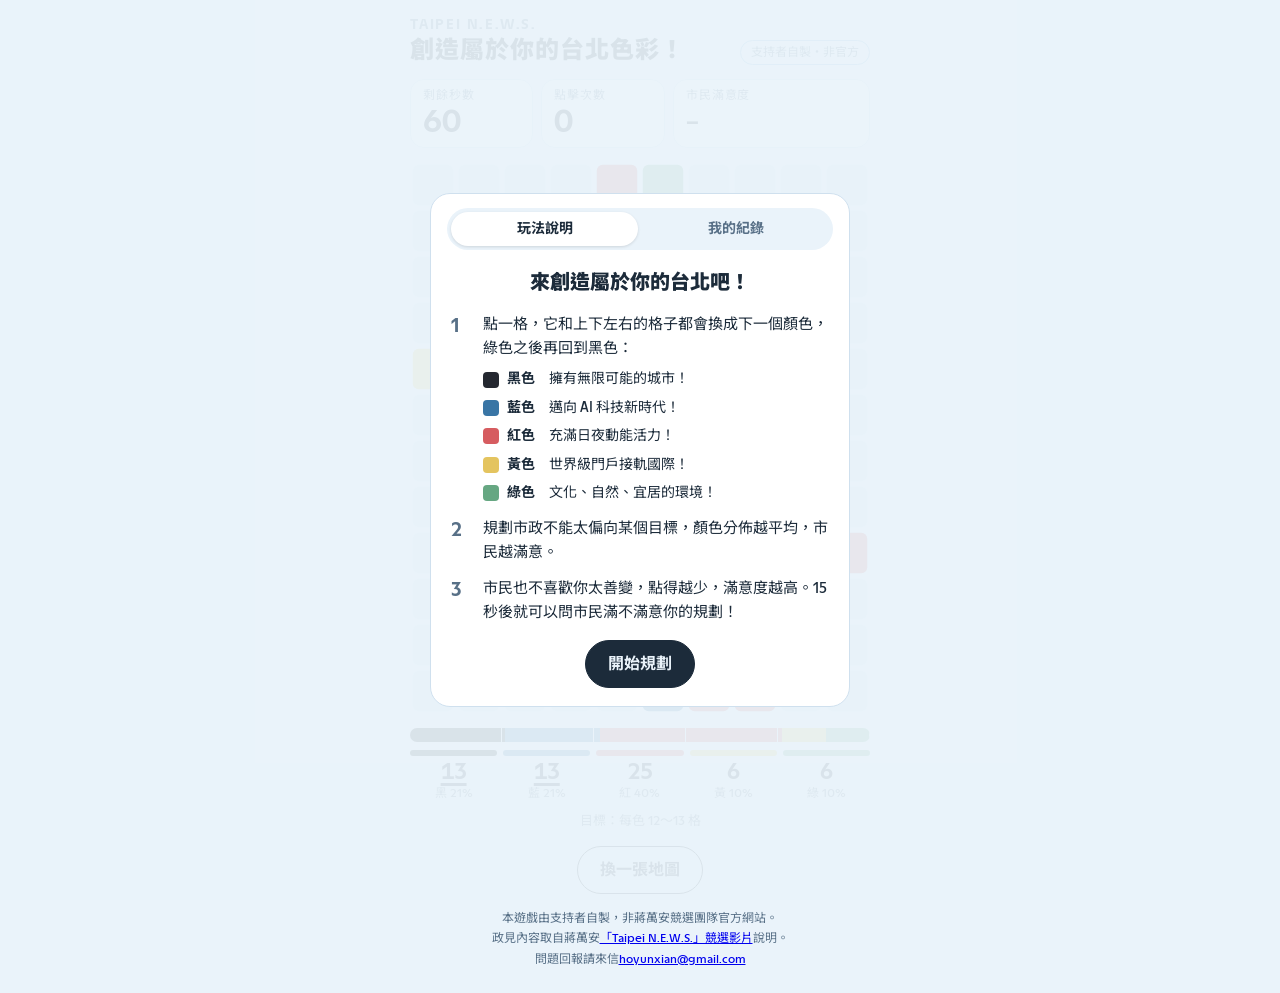
==== commit 24ae0c78: "修正Github同步錯誤問題" ====
--- a/index.html
+++ b/index.html
@@ -1,284 +1,288 @@
-<!doctype html>
-<html lang="zh-Hant-TW">
-<head>
-<meta charset="utf-8">
-<meta name="viewport" content="width=device-width, initial-scale=1, viewport-fit=cover">
-<title>讓台北「5」夠安可！一起創造屬於你的台北色彩</title>
-<meta name="description" content="支持者自製的台北市地圖填色小遊戲，以 Taipei N.E.W.S. 政見為主題。非官方競選網站。">
-<meta property="og:type" content="website">
-<meta property="og:site_name" content="讓台北「5」夠安可">
-<meta property="og:locale" content="zh_TW">
-<meta property="og:url" content="https://wilddagger.github.io/TaipeiEncore_PaintSquare/">
-<meta property="og:title" content="讓台北「5」夠安可！一起創造屬於你的台北色彩">
-<meta property="og:description" content="在 60 秒內讓台北五種顏色均衡發展，看看市民滿不滿意你的規劃！支持者自製・非官方競選網站。">
-<meta property="og:image" content="https://wilddagger.github.io/TaipeiEncore_PaintSquare/share/img/cover.png">
-<meta property="og:image:width" content="1200">
-<meta property="og:image:height" content="630">
-<meta name="twitter:card" content="summary_large_image">
-<link rel="preconnect" href="https://fonts.googleapis.com">
-<link rel="preconnect" href="https://fonts.gstatic.com" crossorigin>
-<link rel="stylesheet" href="https://fonts.googleapis.com/css2?family=Noto+Sans+TC:wght@400;500;700;900&display=swap">
-<link rel="preload" href="fonts/TASAExplorer-Bold.woff2" as="font" type="font/woff2" crossorigin>
-<link rel="stylesheet" href="css/style.css">
-</head>
-<body>
-<main class="app">
-  <header class="top">
-    <div>
-      <p class="eyebrow">TAIPEI N.E.W.S.</p>
-      <h1>創造屬於你的台北色彩！</h1>
-    </div>
-    <span class="tag">支持者自製・非官方</span>
-  </header>
-
-  <section class="hud" aria-label="遊戲狀態">
-    <div class="stat time" id="timeStat"><span class="label">剩餘秒數</span><span class="value" id="timeVal">60</span></div>
-    <div class="stat"><span class="label">點擊次數</span><span class="value" id="stepVal">0</span></div>
-    <div class="stat"><span class="label">市民滿意度</span><span class="value grade-value" id="gradeVal">–</span></div>
-  </section>
-
-  <div class="board-wrap">
-    <svg xmlns="http://www.w3.org/2000/svg" viewBox="0 0 480 576" id="board" data-rows="12" data-cols="10" data-cells="63">
-      <g id="blank">
-        <rect class="blank" x="0" y="0" width="48" height="48" data-r="0" data-c="0"/>
-        <rect class="blank" x="48" y="0" width="48" height="48" data-r="0" data-c="1"/>
-        <rect class="blank" x="96" y="0" width="48" height="48" data-r="0" data-c="2"/>
-        <rect class="blank" x="144" y="0" width="48" height="48" data-r="0" data-c="3"/>
-        <rect class="blank" x="288" y="0" width="48" height="48" data-r="0" data-c="6"/>
-        <rect class="blank" x="336" y="0" width="48" height="48" data-r="0" data-c="7"/>
-        <rect class="blank" x="384" y="0" width="48" height="48" data-r="0" data-c="8"/>
-        <rect class="blank" x="432" y="0" width="48" height="48" data-r="0" data-c="9"/>
-        <rect class="blank" x="0" y="48" width="48" height="48" data-r="1" data-c="0"/>
-        <rect class="blank" x="48" y="48" width="48" height="48" data-r="1" data-c="1"/>
-        <rect class="blank" x="96" y="48" width="48" height="48" data-r="1" data-c="2"/>
-        <rect class="blank" x="288" y="48" width="48" height="48" data-r="1" data-c="6"/>
-        <rect class="blank" x="336" y="48" width="48" height="48" data-r="1" data-c="7"/>
-        <rect class="blank" x="384" y="48" width="48" height="48" data-r="1" data-c="8"/>
-        <rect class="blank" x="432" y="48" width="48" height="48" data-r="1" data-c="9"/>
-        <rect class="blank" x="0" y="96" width="48" height="48" data-r="2" data-c="0"/>
-        <rect class="blank" x="48" y="96" width="48" height="48" data-r="2" data-c="1"/>
-        <rect class="blank" x="336" y="96" width="48" height="48" data-r="2" data-c="7"/>
-        <rect class="blank" x="384" y="96" width="48" height="48" data-r="2" data-c="8"/>
-        <rect class="blank" x="432" y="96" width="48" height="48" data-r="2" data-c="9"/>
-        <rect class="blank" x="0" y="144" width="48" height="48" data-r="3" data-c="0"/>
-        <rect class="blank" x="384" y="144" width="48" height="48" data-r="3" data-c="8"/>
-        <rect class="blank" x="432" y="144" width="48" height="48" data-r="3" data-c="9"/>
-        <rect class="blank" x="336" y="192" width="48" height="48" data-r="4" data-c="7"/>
-        <rect class="blank" x="384" y="192" width="48" height="48" data-r="4" data-c="8"/>
-        <rect class="blank" x="432" y="192" width="48" height="48" data-r="4" data-c="9"/>
-        <rect class="blank" x="0" y="240" width="48" height="48" data-r="5" data-c="0"/>
-        <rect class="blank" x="384" y="240" width="48" height="48" data-r="5" data-c="8"/>
-        <rect class="blank" x="432" y="240" width="48" height="48" data-r="5" data-c="9"/>
-        <rect class="blank" x="0" y="288" width="48" height="48" data-r="6" data-c="0"/>
-        <rect class="blank" x="48" y="288" width="48" height="48" data-r="6" data-c="1"/>
-        <rect class="blank" x="384" y="288" width="48" height="48" data-r="6" data-c="8"/>
-        <rect class="blank" x="432" y="288" width="48" height="48" data-r="6" data-c="9"/>
-        <rect class="blank" x="0" y="336" width="48" height="48" data-r="7" data-c="0"/>
-        <rect class="blank" x="48" y="336" width="48" height="48" data-r="7" data-c="1"/>
-        <rect class="blank" x="384" y="336" width="48" height="48" data-r="7" data-c="8"/>
-        <rect class="blank" x="432" y="336" width="48" height="48" data-r="7" data-c="9"/>
-        <rect class="blank" x="0" y="384" width="48" height="48" data-r="8" data-c="0"/>
-        <rect class="blank" x="0" y="432" width="48" height="48" data-r="9" data-c="0"/>
-        <rect class="blank" x="96" y="432" width="48" height="48" data-r="9" data-c="2"/>
-        <rect class="blank" x="336" y="432" width="48" height="48" data-r="9" data-c="7"/>
-        <rect class="blank" x="384" y="432" width="48" height="48" data-r="9" data-c="8"/>
-        <rect class="blank" x="432" y="432" width="48" height="48" data-r="9" data-c="9"/>
-        <rect class="blank" x="0" y="480" width="48" height="48" data-r="10" data-c="0"/>
-        <rect class="blank" x="48" y="480" width="48" height="48" data-r="10" data-c="1"/>
-        <rect class="blank" x="96" y="480" width="48" height="48" data-r="10" data-c="2"/>
-        <rect class="blank" x="144" y="480" width="48" height="48" data-r="10" data-c="3"/>
-        <rect class="blank" x="336" y="480" width="48" height="48" data-r="10" data-c="7"/>
-        <rect class="blank" x="384" y="480" width="48" height="48" data-r="10" data-c="8"/>
-        <rect class="blank" x="432" y="480" width="48" height="48" data-r="10" data-c="9"/>
-        <rect class="blank" x="0" y="528" width="48" height="48" data-r="11" data-c="0"/>
-        <rect class="blank" x="48" y="528" width="48" height="48" data-r="11" data-c="1"/>
-        <rect class="blank" x="96" y="528" width="48" height="48" data-r="11" data-c="2"/>
-        <rect class="blank" x="144" y="528" width="48" height="48" data-r="11" data-c="3"/>
-        <rect class="blank" x="192" y="528" width="48" height="48" data-r="11" data-c="4"/>
-        <rect class="blank" x="384" y="528" width="48" height="48" data-r="11" data-c="8"/>
-        <rect class="blank" x="432" y="528" width="48" height="48" data-r="11" data-c="9"/>
-      </g>
-      <g id="cells">
-        <rect class="cell" id="cell-0" x="192" y="0" width="48" height="48" data-r="0" data-c="4"/>
-        <rect class="cell" id="cell-1" x="240" y="0" width="48" height="48" data-r="0" data-c="5"/>
-        <rect class="cell" id="cell-2" x="144" y="48" width="48" height="48" data-r="1" data-c="3"/>
-        <rect class="cell" id="cell-3" x="192" y="48" width="48" height="48" data-r="1" data-c="4"/>
-        <rect class="cell" id="cell-4" x="240" y="48" width="48" height="48" data-r="1" data-c="5"/>
-        <rect class="cell" id="cell-5" x="96" y="96" width="48" height="48" data-r="2" data-c="2"/>
-        <rect class="cell" id="cell-6" x="144" y="96" width="48" height="48" data-r="2" data-c="3"/>
-        <rect class="cell" id="cell-7" x="192" y="96" width="48" height="48" data-r="2" data-c="4"/>
-        <rect class="cell" id="cell-8" x="240" y="96" width="48" height="48" data-r="2" data-c="5"/>
-        <rect class="cell" id="cell-9" x="288" y="96" width="48" height="48" data-r="2" data-c="6"/>
-        <rect class="cell" id="cell-10" x="48" y="144" width="48" height="48" data-r="3" data-c="1"/>
-        <rect class="cell" id="cell-11" x="96" y="144" width="48" height="48" data-r="3" data-c="2"/>
-        <rect class="cell" id="cell-12" x="144" y="144" width="48" height="48" data-r="3" data-c="3"/>
-        <rect class="cell" id="cell-13" x="192" y="144" width="48" height="48" data-r="3" data-c="4"/>
-        <rect class="cell" id="cell-14" x="240" y="144" width="48" height="48" data-r="3" data-c="5"/>
-        <rect class="cell" id="cell-15" x="288" y="144" width="48" height="48" data-r="3" data-c="6"/>
-        <rect class="cell" id="cell-16" x="336" y="144" width="48" height="48" data-r="3" data-c="7"/>
-        <rect class="cell" id="cell-17" x="0" y="192" width="48" height="48" data-r="4" data-c="0"/>
-        <rect class="cell" id="cell-18" x="48" y="192" width="48" height="48" data-r="4" data-c="1"/>
-        <rect class="cell" id="cell-19" x="96" y="192" width="48" height="48" data-r="4" data-c="2"/>
-        <rect class="cell" id="cell-20" x="144" y="192" width="48" height="48" data-r="4" data-c="3"/>
-        <rect class="cell" id="cell-21" x="192" y="192" width="48" height="48" data-r="4" data-c="4"/>
-        <rect class="cell" id="cell-22" x="240" y="192" width="48" height="48" data-r="4" data-c="5"/>
-        <rect class="cell" id="cell-23" x="288" y="192" width="48" height="48" data-r="4" data-c="6"/>
-        <rect class="cell" id="cell-24" x="48" y="240" width="48" height="48" data-r="5" data-c="1"/>
-        <rect class="cell" id="cell-25" x="96" y="240" width="48" height="48" data-r="5" data-c="2"/>
-        <rect class="cell" id="cell-26" x="144" y="240" width="48" height="48" data-r="5" data-c="3"/>
-        <rect class="cell" id="cell-27" x="192" y="240" width="48" height="48" data-r="5" data-c="4"/>
-        <rect class="cell" id="cell-28" x="240" y="240" width="48" height="48" data-r="5" data-c="5"/>
-        <rect class="cell" id="cell-29" x="288" y="240" width="48" height="48" data-r="5" data-c="6"/>
-        <rect class="cell" id="cell-30" x="336" y="240" width="48" height="48" data-r="5" data-c="7"/>
-        <rect class="cell" id="cell-31" x="96" y="288" width="48" height="48" data-r="6" data-c="2"/>
-        <rect class="cell" id="cell-32" x="144" y="288" width="48" height="48" data-r="6" data-c="3"/>
-        <rect class="cell" id="cell-33" x="192" y="288" width="48" height="48" data-r="6" data-c="4"/>
-        <rect class="cell" id="cell-34" x="240" y="288" width="48" height="48" data-r="6" data-c="5"/>
-        <rect class="cell" id="cell-35" x="288" y="288" width="48" height="48" data-r="6" data-c="6"/>
-        <rect class="cell" id="cell-36" x="336" y="288" width="48" height="48" data-r="6" data-c="7"/>
-        <rect class="cell" id="cell-37" x="96" y="336" width="48" height="48" data-r="7" data-c="2"/>
-        <rect class="cell" id="cell-38" x="144" y="336" width="48" height="48" data-r="7" data-c="3"/>
-        <rect class="cell" id="cell-39" x="192" y="336" width="48" height="48" data-r="7" data-c="4"/>
-        <rect class="cell" id="cell-40" x="240" y="336" width="48" height="48" data-r="7" data-c="5"/>
-        <rect class="cell" id="cell-41" x="288" y="336" width="48" height="48" data-r="7" data-c="6"/>
-        <rect class="cell" id="cell-42" x="336" y="336" width="48" height="48" data-r="7" data-c="7"/>
-        <rect class="cell" id="cell-43" x="48" y="384" width="48" height="48" data-r="8" data-c="1"/>
-        <rect class="cell" id="cell-44" x="96" y="384" width="48" height="48" data-r="8" data-c="2"/>
-        <rect class="cell" id="cell-45" x="144" y="384" width="48" height="48" data-r="8" data-c="3"/>
-        <rect class="cell" id="cell-46" x="192" y="384" width="48" height="48" data-r="8" data-c="4"/>
-        <rect class="cell" id="cell-47" x="240" y="384" width="48" height="48" data-r="8" data-c="5"/>
-        <rect class="cell" id="cell-48" x="288" y="384" width="48" height="48" data-r="8" data-c="6"/>
-        <rect class="cell" id="cell-49" x="336" y="384" width="48" height="48" data-r="8" data-c="7"/>
-        <rect class="cell" id="cell-50" x="384" y="384" width="48" height="48" data-r="8" data-c="8"/>
-        <rect class="cell" id="cell-51" x="432" y="384" width="48" height="48" data-r="8" data-c="9"/>
-        <rect class="cell" id="cell-52" x="48" y="432" width="48" height="48" data-r="9" data-c="1"/>
-        <rect class="cell" id="cell-53" x="144" y="432" width="48" height="48" data-r="9" data-c="3"/>
-        <rect class="cell" id="cell-54" x="192" y="432" width="48" height="48" data-r="9" data-c="4"/>
-        <rect class="cell" id="cell-55" x="240" y="432" width="48" height="48" data-r="9" data-c="5"/>
-        <rect class="cell" id="cell-56" x="288" y="432" width="48" height="48" data-r="9" data-c="6"/>
-        <rect class="cell" id="cell-57" x="192" y="480" width="48" height="48" data-r="10" data-c="4"/>
-        <rect class="cell" id="cell-58" x="240" y="480" width="48" height="48" data-r="10" data-c="5"/>
-        <rect class="cell" id="cell-59" x="288" y="480" width="48" height="48" data-r="10" data-c="6"/>
-        <rect class="cell" id="cell-60" x="240" y="528" width="48" height="48" data-r="11" data-c="5"/>
-        <rect class="cell" id="cell-61" x="288" y="528" width="48" height="48" data-r="11" data-c="6"/>
-        <rect class="cell" id="cell-62" x="336" y="528" width="48" height="48" data-r="11" data-c="7"/>
-      </g>
-    </svg>
-  </div>
-
-  <section class="dist" aria-label="顏色分佈">
-    <div class="bar" id="bar"><span style="background:var(--c0)"></span><span style="background:var(--c1)"></span><span style="background:var(--c2)"></span><span style="background:var(--c3)"></span><span style="background:var(--c4)"></span><i class="ticks"></i></div>
-    <div class="legend" id="legend"></div>
-    <p class="hint" id="hint">目標：每色 12～13 格</p>
-  </section>
-
-  <div class="actions">
-    <button class="btn primary" id="submitBtn" hidden>我想直接看市民反應了！</button>
-    <button class="btn" id="restartBtn">換一張地圖</button>
-  </div>
-
-  <footer>
-    本遊戲由支持者自製，非蔣萬安競選團隊官方網站。<br>
-    政見內容取自「Taipei N.E.W.S.」競選影片說明。
-  </footer>
-</main>
-
-<div class="modal" id="startPanel">
-  <div class="sheet" role="dialog" aria-modal="true" aria-label="開始遊戲">
-    <div class="tabs" role="tablist">
-      <button class="tab" role="tab" type="button">玩法說明</button>
-      <button class="tab" role="tab" type="button">我的紀錄</button>
-    </div>
-    <div class="pager">
-      <div class="track">
-        <section class="page" role="tabpanel">
-          <h2 class="page-title">來創造屬於你的台北吧！</h2>
-          <ol class="steps">
-            <li><b>1</b><span>點一格，它和上下左右的格子都會換成下一個顏色，綠色之後再回到黑色：</span>
-              <ul class="palette">
-                <li><i style="background:var(--c0)"></i><span><b>黑色</b>　擁有無限可能的城市！</span></li>
-                <li><i style="background:var(--c1)"></i><span><b>藍色</b>　邁向 AI 科技新時代！</span></li>
-                <li><i style="background:var(--c2)"></i><span><b>紅色</b>　充滿日夜動能活力！</span></li>
-                <li><i style="background:var(--c3)"></i><span><b>黃色</b>　世界級門戶接軌國際！</span></li>
-                <li><i style="background:var(--c4)"></i><span><b>綠色</b>　文化、自然、宜居的環境！</span></li>
-              </ul>
-            </li>
-            <li><b>2</b><span>規劃市政不能太偏向某個目標，顏色分佈越平均，市民越滿意。</span></li>
-            <li><b>3</b><span>市民也不喜歡你太善變，點得越少，滿意度越高。15 秒後就可以問市民滿不滿意你的規劃！</span></li>
-          </ol>
-          <p class="seed-note" id="seedNote" hidden>這是朋友分享的盤面，你們玩的是同一張地圖。</p>
-        </section>
-        <section class="page" role="tabpanel">
-          <h2 class="page-title">我的最佳紀錄</h2>
-          <ol class="record-list"></ol>
-        </section>
-      </div>
-    </div>
-    <div class="sheet-foot actions"><button class="btn primary" id="startBtn" type="button">開始規劃</button></div>
-  </div>
-</div>
-
-<div class="modal" id="resultModal" hidden>
-  <div class="sheet" role="dialog" aria-modal="true" aria-label="規劃結果">
-    <div class="tabs" role="tablist">
-      <button class="tab" role="tab" type="button">結果</button>
-      <button class="tab" role="tab" type="button">分享</button>
-      <button class="tab" role="tab" type="button">我的紀錄</button>
-    </div>
-    <div class="pager">
-      <div class="track">
-        <section class="page" role="tabpanel">
-          <div class="result-head">
-            <div>
-              <p>市民滿意度</p>
-              <div class="big-grade" id="resultGrade">滿意</div>
-            </div>
-            <div class="result-stats">
-              <div><b id="resultSteps">0</b><span>點擊</span></div>
-              <div><b id="resultTime">0</b><span>秒</span></div>
-            </div>
-          </div>
-          <p class="note" id="resultNote"></p>
-          <div class="policy">
-            <div class="area"><i class="dot" id="policyDot"></i><span id="policyArea"></span></div>
-            <h3 id="policyTitle"></h3>
-            <p id="policyText"></p>
-            <p class="why" id="policyWhy"></p>
-            <button class="link-btn" id="rerollBtn" type="button">換一則政見</button>
-          </div>
-          <div class="actions"><button class="btn primary" id="toShareBtn" type="button">分享我的台北</button></div>
-        </section>
-        <section class="page" role="tabpanel">
-          <figure class="preview">
-            <div class="preview-box"><img id="shareImg" alt="你的台北色彩分享圖片" hidden></div>
-            <figcaption id="shareImgNote">正在產生圖片…</figcaption>
-          </figure>
-          <div class="share-row">
-            <button class="btn primary" id="shareImgBtn" type="button" hidden>分享圖片</button>
-            <button class="btn" id="saveImgBtn" type="button">儲存圖片</button>
-          </div>
-          <p class="share-label">分享挑戰連結，朋友會拿到同一張地圖</p>
-          <div class="share-grid">
-            <a class="share-link" id="shareThreads" target="_blank" rel="noopener">Threads</a>
-            <a class="share-link" id="shareFacebook" target="_blank" rel="noopener">Facebook</a>
-            <a class="share-link" id="shareX" target="_blank" rel="noopener">X</a>
-            <a class="share-link" id="shareLine" target="_blank" rel="noopener">LINE</a>
-            <button class="share-link" id="copyBtn" type="button">複製連結</button>
-          </div>
-        </section>
-        <section class="page" role="tabpanel">
-          <h2 class="page-title">我的最佳紀錄</h2>
-          <ol class="record-list"></ol>
-        </section>
-      </div>
-    </div>
-    <div class="sheet-foot">
-      <p class="toast" id="toast" aria-live="polite"></p>
-      <div class="actions"><button class="btn" id="againBtn" type="button">再玩一次！</button></div>
-    </div>
-  </div>
-</div>
-
-<script src="js/main.js"></script>
-</body>
-</html>+<!doctype html>
+<html lang="zh-Hant-TW">
+<head>
+<meta charset="utf-8">
+<meta name="viewport" content="width=device-width, initial-scale=1, viewport-fit=cover">
+<title>讓台北「5」夠安可！一起創造屬於你的台北色彩</title>
+<meta name="description" content="60秒內一起來挑戰你能規劃出怎樣的台北，看看市民滿不滿意你的規劃！(支持者自製・非官方競選網站。)">
+<meta property="og:type" content="website">
+<meta property="og:site_name" content="讓台北「5」夠安可">
+<meta property="og:locale" content="zh_TW">
+<meta property="og:url" content="https://wilddagger.github.io/TaipeiEncore_PaintSquare/">
+<meta property="og:title" content="讓台北「5」夠安可！一起創造屬於你的台北色彩">
+<meta property="og:description" content="60秒內一起來挑戰你能規劃出怎樣的台北，看看市民滿不滿意你的規劃！(支持者自製・非官方競選網站。)">
+<meta property="og:image" content="https://wilddagger.github.io/TaipeiEncore_PaintSquare/share/img/cover.png">
+<meta property="og:image:width" content="1200">
+<meta property="og:image:height" content="630">
+<meta name="twitter:card" content="summary_large_image">
+<link rel="preconnect" href="https://fonts.googleapis.com">
+<link rel="preconnect" href="https://fonts.gstatic.com" crossorigin>
+<link rel="stylesheet" href="https://fonts.googleapis.com/css2?family=Noto+Sans+TC:wght@400;500;700;900&display=swap">
+<link rel="preload" href="fonts/TASAExplorer-Bold.woff2" as="font" type="font/woff2" crossorigin>
+<link rel="stylesheet" href="css/style.css">
+</head>
+<body>
+<main class="app">
+  <header class="top">
+    <div>
+      <p class="eyebrow">TAIPEI N.E.W.S.</p>
+      <h1>創造屬於你的台北色彩！</h1>
+    </div>
+    <span class="tag">支持者自製・非官方</span>
+  </header>
+
+  <section class="hud" aria-label="遊戲狀態">
+    <div class="stat time" id="timeStat"><span class="label">剩餘秒數</span><span class="value" id="timeVal">60</span></div>
+    <div class="stat"><span class="label">點擊次數</span><span class="value" id="stepVal">0</span></div>
+    <div class="stat"><span class="label">市民滿意度</span><span class="value grade-value" id="gradeVal">–</span></div>
+  </section>
+
+  <div class="board-wrap">
+    <svg xmlns="http://www.w3.org/2000/svg" viewBox="0 0 480 576" id="board" data-rows="12" data-cols="10" data-cells="63">
+      <g id="blank">
+        <rect class="blank" x="0" y="0" width="48" height="48" data-r="0" data-c="0"/>
+        <rect class="blank" x="48" y="0" width="48" height="48" data-r="0" data-c="1"/>
+        <rect class="blank" x="96" y="0" width="48" height="48" data-r="0" data-c="2"/>
+        <rect class="blank" x="144" y="0" width="48" height="48" data-r="0" data-c="3"/>
+        <rect class="blank" x="288" y="0" width="48" height="48" data-r="0" data-c="6"/>
+        <rect class="blank" x="336" y="0" width="48" height="48" data-r="0" data-c="7"/>
+        <rect class="blank" x="384" y="0" width="48" height="48" data-r="0" data-c="8"/>
+        <rect class="blank" x="432" y="0" width="48" height="48" data-r="0" data-c="9"/>
+        <rect class="blank" x="0" y="48" width="48" height="48" data-r="1" data-c="0"/>
+        <rect class="blank" x="48" y="48" width="48" height="48" data-r="1" data-c="1"/>
+        <rect class="blank" x="96" y="48" width="48" height="48" data-r="1" data-c="2"/>
+        <rect class="blank" x="288" y="48" width="48" height="48" data-r="1" data-c="6"/>
+        <rect class="blank" x="336" y="48" width="48" height="48" data-r="1" data-c="7"/>
+        <rect class="blank" x="384" y="48" width="48" height="48" data-r="1" data-c="8"/>
+        <rect class="blank" x="432" y="48" width="48" height="48" data-r="1" data-c="9"/>
+        <rect class="blank" x="0" y="96" width="48" height="48" data-r="2" data-c="0"/>
+        <rect class="blank" x="48" y="96" width="48" height="48" data-r="2" data-c="1"/>
+        <rect class="blank" x="336" y="96" width="48" height="48" data-r="2" data-c="7"/>
+        <rect class="blank" x="384" y="96" width="48" height="48" data-r="2" data-c="8"/>
+        <rect class="blank" x="432" y="96" width="48" height="48" data-r="2" data-c="9"/>
+        <rect class="blank" x="0" y="144" width="48" height="48" data-r="3" data-c="0"/>
+        <rect class="blank" x="384" y="144" width="48" height="48" data-r="3" data-c="8"/>
+        <rect class="blank" x="432" y="144" width="48" height="48" data-r="3" data-c="9"/>
+        <rect class="blank" x="336" y="192" width="48" height="48" data-r="4" data-c="7"/>
+        <rect class="blank" x="384" y="192" width="48" height="48" data-r="4" data-c="8"/>
+        <rect class="blank" x="432" y="192" width="48" height="48" data-r="4" data-c="9"/>
+        <rect class="blank" x="0" y="240" width="48" height="48" data-r="5" data-c="0"/>
+        <rect class="blank" x="384" y="240" width="48" height="48" data-r="5" data-c="8"/>
+        <rect class="blank" x="432" y="240" width="48" height="48" data-r="5" data-c="9"/>
+        <rect class="blank" x="0" y="288" width="48" height="48" data-r="6" data-c="0"/>
+        <rect class="blank" x="48" y="288" width="48" height="48" data-r="6" data-c="1"/>
+        <rect class="blank" x="384" y="288" width="48" height="48" data-r="6" data-c="8"/>
+        <rect class="blank" x="432" y="288" width="48" height="48" data-r="6" data-c="9"/>
+        <rect class="blank" x="0" y="336" width="48" height="48" data-r="7" data-c="0"/>
+        <rect class="blank" x="48" y="336" width="48" height="48" data-r="7" data-c="1"/>
+        <rect class="blank" x="384" y="336" width="48" height="48" data-r="7" data-c="8"/>
+        <rect class="blank" x="432" y="336" width="48" height="48" data-r="7" data-c="9"/>
+        <rect class="blank" x="0" y="384" width="48" height="48" data-r="8" data-c="0"/>
+        <rect class="blank" x="0" y="432" width="48" height="48" data-r="9" data-c="0"/>
+        <rect class="blank" x="96" y="432" width="48" height="48" data-r="9" data-c="2"/>
+        <rect class="blank" x="336" y="432" width="48" height="48" data-r="9" data-c="7"/>
+        <rect class="blank" x="384" y="432" width="48" height="48" data-r="9" data-c="8"/>
+        <rect class="blank" x="432" y="432" width="48" height="48" data-r="9" data-c="9"/>
+        <rect class="blank" x="0" y="480" width="48" height="48" data-r="10" data-c="0"/>
+        <rect class="blank" x="48" y="480" width="48" height="48" data-r="10" data-c="1"/>
+        <rect class="blank" x="96" y="480" width="48" height="48" data-r="10" data-c="2"/>
+        <rect class="blank" x="144" y="480" width="48" height="48" data-r="10" data-c="3"/>
+        <rect class="blank" x="336" y="480" width="48" height="48" data-r="10" data-c="7"/>
+        <rect class="blank" x="384" y="480" width="48" height="48" data-r="10" data-c="8"/>
+        <rect class="blank" x="432" y="480" width="48" height="48" data-r="10" data-c="9"/>
+        <rect class="blank" x="0" y="528" width="48" height="48" data-r="11" data-c="0"/>
+        <rect class="blank" x="48" y="528" width="48" height="48" data-r="11" data-c="1"/>
+        <rect class="blank" x="96" y="528" width="48" height="48" data-r="11" data-c="2"/>
+        <rect class="blank" x="144" y="528" width="48" height="48" data-r="11" data-c="3"/>
+        <rect class="blank" x="192" y="528" width="48" height="48" data-r="11" data-c="4"/>
+        <rect class="blank" x="384" y="528" width="48" height="48" data-r="11" data-c="8"/>
+        <rect class="blank" x="432" y="528" width="48" height="48" data-r="11" data-c="9"/>
+      </g>
+      <g id="cells">
+        <rect class="cell" id="cell-0" x="192" y="0" width="48" height="48" data-r="0" data-c="4"/>
+        <rect class="cell" id="cell-1" x="240" y="0" width="48" height="48" data-r="0" data-c="5"/>
+        <rect class="cell" id="cell-2" x="144" y="48" width="48" height="48" data-r="1" data-c="3"/>
+        <rect class="cell" id="cell-3" x="192" y="48" width="48" height="48" data-r="1" data-c="4"/>
+        <rect class="cell" id="cell-4" x="240" y="48" width="48" height="48" data-r="1" data-c="5"/>
+        <rect class="cell" id="cell-5" x="96" y="96" width="48" height="48" data-r="2" data-c="2"/>
+        <rect class="cell" id="cell-6" x="144" y="96" width="48" height="48" data-r="2" data-c="3"/>
+        <rect class="cell" id="cell-7" x="192" y="96" width="48" height="48" data-r="2" data-c="4"/>
+        <rect class="cell" id="cell-8" x="240" y="96" width="48" height="48" data-r="2" data-c="5"/>
+        <rect class="cell" id="cell-9" x="288" y="96" width="48" height="48" data-r="2" data-c="6"/>
+        <rect class="cell" id="cell-10" x="48" y="144" width="48" height="48" data-r="3" data-c="1"/>
+        <rect class="cell" id="cell-11" x="96" y="144" width="48" height="48" data-r="3" data-c="2"/>
+        <rect class="cell" id="cell-12" x="144" y="144" width="48" height="48" data-r="3" data-c="3"/>
+        <rect class="cell" id="cell-13" x="192" y="144" width="48" height="48" data-r="3" data-c="4"/>
+        <rect class="cell" id="cell-14" x="240" y="144" width="48" height="48" data-r="3" data-c="5"/>
+        <rect class="cell" id="cell-15" x="288" y="144" width="48" height="48" data-r="3" data-c="6"/>
+        <rect class="cell" id="cell-16" x="336" y="144" width="48" height="48" data-r="3" data-c="7"/>
+        <rect class="cell" id="cell-17" x="0" y="192" width="48" height="48" data-r="4" data-c="0"/>
+        <rect class="cell" id="cell-18" x="48" y="192" width="48" height="48" data-r="4" data-c="1"/>
+        <rect class="cell" id="cell-19" x="96" y="192" width="48" height="48" data-r="4" data-c="2"/>
+        <rect class="cell" id="cell-20" x="144" y="192" width="48" height="48" data-r="4" data-c="3"/>
+        <rect class="cell" id="cell-21" x="192" y="192" width="48" height="48" data-r="4" data-c="4"/>
+        <rect class="cell" id="cell-22" x="240" y="192" width="48" height="48" data-r="4" data-c="5"/>
+        <rect class="cell" id="cell-23" x="288" y="192" width="48" height="48" data-r="4" data-c="6"/>
+        <rect class="cell" id="cell-24" x="48" y="240" width="48" height="48" data-r="5" data-c="1"/>
+        <rect class="cell" id="cell-25" x="96" y="240" width="48" height="48" data-r="5" data-c="2"/>
+        <rect class="cell" id="cell-26" x="144" y="240" width="48" height="48" data-r="5" data-c="3"/>
+        <rect class="cell" id="cell-27" x="192" y="240" width="48" height="48" data-r="5" data-c="4"/>
+        <rect class="cell" id="cell-28" x="240" y="240" width="48" height="48" data-r="5" data-c="5"/>
+        <rect class="cell" id="cell-29" x="288" y="240" width="48" height="48" data-r="5" data-c="6"/>
+        <rect class="cell" id="cell-30" x="336" y="240" width="48" height="48" data-r="5" data-c="7"/>
+        <rect class="cell" id="cell-31" x="96" y="288" width="48" height="48" data-r="6" data-c="2"/>
+        <rect class="cell" id="cell-32" x="144" y="288" width="48" height="48" data-r="6" data-c="3"/>
+        <rect class="cell" id="cell-33" x="192" y="288" width="48" height="48" data-r="6" data-c="4"/>
+        <rect class="cell" id="cell-34" x="240" y="288" width="48" height="48" data-r="6" data-c="5"/>
+        <rect class="cell" id="cell-35" x="288" y="288" width="48" height="48" data-r="6" data-c="6"/>
+        <rect class="cell" id="cell-36" x="336" y="288" width="48" height="48" data-r="6" data-c="7"/>
+        <rect class="cell" id="cell-37" x="96" y="336" width="48" height="48" data-r="7" data-c="2"/>
+        <rect class="cell" id="cell-38" x="144" y="336" width="48" height="48" data-r="7" data-c="3"/>
+        <rect class="cell" id="cell-39" x="192" y="336" width="48" height="48" data-r="7" data-c="4"/>
+        <rect class="cell" id="cell-40" x="240" y="336" width="48" height="48" data-r="7" data-c="5"/>
+        <rect class="cell" id="cell-41" x="288" y="336" width="48" height="48" data-r="7" data-c="6"/>
+        <rect class="cell" id="cell-42" x="336" y="336" width="48" height="48" data-r="7" data-c="7"/>
+        <rect class="cell" id="cell-43" x="48" y="384" width="48" height="48" data-r="8" data-c="1"/>
+        <rect class="cell" id="cell-44" x="96" y="384" width="48" height="48" data-r="8" data-c="2"/>
+        <rect class="cell" id="cell-45" x="144" y="384" width="48" height="48" data-r="8" data-c="3"/>
+        <rect class="cell" id="cell-46" x="192" y="384" width="48" height="48" data-r="8" data-c="4"/>
+        <rect class="cell" id="cell-47" x="240" y="384" width="48" height="48" data-r="8" data-c="5"/>
+        <rect class="cell" id="cell-48" x="288" y="384" width="48" height="48" data-r="8" data-c="6"/>
+        <rect class="cell" id="cell-49" x="336" y="384" width="48" height="48" data-r="8" data-c="7"/>
+        <rect class="cell" id="cell-50" x="384" y="384" width="48" height="48" data-r="8" data-c="8"/>
+        <rect class="cell" id="cell-51" x="432" y="384" width="48" height="48" data-r="8" data-c="9"/>
+        <rect class="cell" id="cell-52" x="48" y="432" width="48" height="48" data-r="9" data-c="1"/>
+        <rect class="cell" id="cell-53" x="144" y="432" width="48" height="48" data-r="9" data-c="3"/>
+        <rect class="cell" id="cell-54" x="192" y="432" width="48" height="48" data-r="9" data-c="4"/>
+        <rect class="cell" id="cell-55" x="240" y="432" width="48" height="48" data-r="9" data-c="5"/>
+        <rect class="cell" id="cell-56" x="288" y="432" width="48" height="48" data-r="9" data-c="6"/>
+        <rect class="cell" id="cell-57" x="192" y="480" width="48" height="48" data-r="10" data-c="4"/>
+        <rect class="cell" id="cell-58" x="240" y="480" width="48" height="48" data-r="10" data-c="5"/>
+        <rect class="cell" id="cell-59" x="288" y="480" width="48" height="48" data-r="10" data-c="6"/>
+        <rect class="cell" id="cell-60" x="240" y="528" width="48" height="48" data-r="11" data-c="5"/>
+        <rect class="cell" id="cell-61" x="288" y="528" width="48" height="48" data-r="11" data-c="6"/>
+        <rect class="cell" id="cell-62" x="336" y="528" width="48" height="48" data-r="11" data-c="7"/>
+      </g>
+    </svg>
+  </div>
+
+  <section class="dist" aria-label="顏色分佈">
+    <div class="bar" id="bar"><span style="background:var(--c0)"></span><span style="background:var(--c1)"></span><span style="background:var(--c2)"></span><span style="background:var(--c3)"></span><span style="background:var(--c4)"></span><i class="ticks"></i></div>
+    <div class="legend" id="legend"></div>
+    <p class="hint" id="hint">目標：每色 12～13 格</p>
+  </section>
+
+  <div class="actions">
+    <button class="btn primary" id="submitBtn" hidden>我想直接看市民反應了！</button>
+    <button class="btn" id="restartBtn">換一張地圖</button>
+  </div>
+
+  <footer>
+    本遊戲由支持者自製，非蔣萬安競選團隊官方網站。<br>
+    政見內容取自蔣萬安<a href="https://www.youtube.com/watch?v=UIpKg86umTI" target="_blank">「Taipei N.E.W.S.」競選影片</a>說明。<br>
+    問題回報請來信<a href="mailto:hoyunxian@gmail.com">hoyunxian@gmail.com</a>
+  </footer>
+</main>
+
+<div class="modal" id="startPanel">
+  <div class="sheet" role="dialog" aria-modal="true" aria-label="開始遊戲">
+    <div class="tabs" role="tablist">
+      <button class="tab" role="tab" type="button">玩法說明</button>
+      <button class="tab" role="tab" type="button">我的紀錄</button>
+    </div>
+    <div class="pager">
+      <div class="track">
+        <section class="page" role="tabpanel">
+          <h2 class="page-title">來創造屬於你的台北吧！</h2>
+          <ol class="steps">
+            <li><b>1</b><span>點一格，它和上下左右的格子都會換成下一個顏色，綠色之後再回到黑色：</span>
+              <ul class="palette">
+                <li><i style="background:var(--c0)"></i><span><b>黑色</b>　擁有無限可能的城市！</span></li>
+                <li><i style="background:var(--c1)"></i><span><b>藍色</b>　邁向 AI 科技新時代！</span></li>
+                <li><i style="background:var(--c2)"></i><span><b>紅色</b>　充滿日夜動能活力！</span></li>
+                <li><i style="background:var(--c3)"></i><span><b>黃色</b>　世界級門戶接軌國際！</span></li>
+                <li><i style="background:var(--c4)"></i><span><b>綠色</b>　文化、自然、宜居的環境！</span></li>
+              </ul>
+            </li>
+            <li><b>2</b><span>規劃市政不能太偏向某個目標，顏色分佈越平均，市民越滿意。</span></li>
+            <li><b>3</b><span>市民也不喜歡你太善變，點得越少，滿意度越高。15 秒後就可以問市民滿不滿意你的規劃！</span></li>
+          </ol>
+          <p class="seed-note" id="seedNote" hidden>這是朋友分享的盤面，你們玩的是同一張地圖。</p>
+        </section>
+        <section class="page" role="tabpanel">
+          <h2 class="page-title">我的最佳紀錄</h2>
+          <ol class="record-list"></ol>
+        </section>
+      </div>
+    </div>
+    <div class="sheet-foot actions"><button class="btn primary" id="startBtn" type="button">開始規劃</button></div>
+  </div>
+</div>
+
+<div class="modal" id="resultModal" hidden>
+  <div class="sheet" role="dialog" aria-modal="true" aria-label="規劃結果">
+    <div class="tabs" role="tablist">
+      <button class="tab" role="tab" type="button">結果</button>
+      <button class="tab" role="tab" type="button">分享</button>
+      <button class="tab" role="tab" type="button">我的紀錄</button>
+    </div>
+    <div class="pager">
+      <div class="track">
+        <section class="page" role="tabpanel">
+          <div class="result-head">
+            <div>
+              <p>市民滿意度</p>
+              <div class="big-grade" id="resultGrade">滿意</div>
+            </div>
+            <div class="result-stats">
+              <div><b id="resultSteps">0</b><span>點擊</span></div>
+              <div><b id="resultTime">0</b><span>秒</span></div>
+            </div>
+          </div>
+          <p class="note" id="resultNote"></p>
+          <div class="policy">
+            <div class="area"><i class="dot" id="policyDot"></i><span id="policyArea"></span></div>
+            <h3 id="policyTitle"></h3>
+            <p id="policyText"></p>
+            <p class="why" id="policyWhy"></p>
+            <button class="link-btn" id="rerollBtn" type="button">換一則政見</button>
+          </div>
+          <div class="actions"><button class="btn primary" id="toShareBtn" type="button">分享我的台北</button></div>
+        </section>
+        <section class="page" role="tabpanel">
+          <figure class="preview">
+            <div class="preview-box"><img id="shareImg" alt="你的台北色彩分享圖片" hidden></div>
+            <figcaption id="shareImgNote">正在產生圖片…</figcaption>
+          </figure>
+          <div class="share-row">
+            <button class="btn primary" id="shareImgBtn" type="button" hidden>分享圖片</button>
+            <button class="btn" id="saveImgBtn" type="button">儲存圖片</button>
+          </div>
+          <p class="share-label">分享挑戰連結，朋友會拿到同一張地圖</p>
+          <div class="share-grid">
+            <a class="share-link" id="shareThreads" target="_blank" rel="noopener">Threads</a>
+            <a class="share-link" id="shareFacebook" target="_blank" rel="noopener">Facebook</a>
+            <a class="share-link" id="shareX" target="_blank" rel="noopener">X</a>
+            <a class="share-link" id="shareLine" target="_blank" rel="noopener">LINE</a>
+            <button class="share-link" id="copyBtn" type="button">複製連結</button>
+          </div>
+        </section>
+        <section class="page" role="tabpanel">
+          <h2 class="page-title">我的最佳紀錄</h2>
+          <ol class="record-list"></ol>
+        </section>
+      </div>
+    </div>
+    <div class="sheet-foot">
+      <p class="toast" id="toast" aria-live="polite"></p>
+      <div class="actions">
+        <button class="btn" id="closeResultBtn" type="button">看看我的地圖</button>
+        <button class="btn" id="againBtn" type="button">再玩一次！</button>
+      </div>
+    </div>
+  </div>
+</div>
+
+<script src="js/main.js"></script>
+</body>
+</html>
--- a/css/style.css
+++ b/css/style.css
@@ -5,11 +5,12 @@
 
 /* 版面：單欄、手機優先；地圖是主角，上方狀態列、下方分佈條與紀錄 */
 :root {
-  /* 遊戲色（市徽原色，之後再統一降飽和） */
-  --c0: #000000; --c1: #004da1; --c2: #e50011; --c3: #ffe100; --c4: #44b034;
-  /* 介面中性色：略帶藍的灰，呼應市徽藍 */
-  --bg: #f2f4f7; --surface: #ffffff; --ink: #14181f; --muted: #5b6574;
-  --line: #d8dde5; --blank: #e2e6ec; --scrim: rgba(242, 244, 247, .92);
+  /* 遊戲色：降低飽和度的五色，順序 0 黑、1 藍（北）、2 紅（東）、3 黃（西）、4 綠（南） */
+  --c0: #242830; --c1: #3975a5; --c2: #d65c60; --c3: #e4c45f; --c4: #66a782;
+  /* 介面：淺天空藍調（刻意避開競選主視覺的飽和藍） */
+  --bg: #eaf3fa; --surface: #ffffff; --ink: #1c2b3a; --muted: #587087;
+  --line: #cfe0ee; --blank: #d8e7f3; --accent: #7fb6dd; --scrim: rgba(234, 243, 250, .92);
+  --cell-edge: transparent;
   --font-display: "TASA Explorer", "Noto Sans TC", "PingFang TC", sans-serif;
   --font-body: "TASA Explorer", "Noto Sans TC", "PingFang TC", "Microsoft JhengHei", system-ui, sans-serif;
   --radius: 14px;
@@ -17,13 +18,15 @@
 }
 @media (prefers-color-scheme: dark) {
   :root:not([data-theme="light"]) {
-    --bg: #15181d; --surface: #1e2229; --ink: #eef1f5; --muted: #9aa4b1;
-    --line: #313744; --blank: #2a2f38; --scrim: rgba(21, 24, 29, .93); color-scheme: dark;
+    --bg: #0f1a24; --surface: #172533; --ink: #e8f1f8; --muted: #8fa7bc;
+    --line: #26394b; --blank: #223445; --accent: #6fa9d6; --scrim: rgba(15, 26, 36, .93);
+    --cell-edge: rgba(255, 255, 255, .22); color-scheme: dark;
   }
 }
 :root[data-theme="dark"] {
-  --bg: #15181d; --surface: #1e2229; --ink: #eef1f5; --muted: #9aa4b1;
-  --line: #313744; --blank: #2a2f38; --scrim: rgba(21, 24, 29, .93); color-scheme: dark;
+  --bg: #0f1a24; --surface: #172533; --ink: #e8f1f8; --muted: #8fa7bc;
+  --line: #26394b; --blank: #223445; --accent: #6fa9d6; --scrim: rgba(15, 26, 36, .93);
+  --cell-edge: rgba(255, 255, 255, .22); color-scheme: dark;
 }
 *, *::before, *::after { box-sizing: border-box; }
 html, body { margin: 0; }
@@ -42,14 +45,14 @@
 .top { display: flex; flex-wrap: wrap; align-items: flex-end; justify-content: space-between; gap: 6px 12px; }
 .eyebrow { margin: 0; font-family: var(--font-display); font-weight: 700; font-size: 15px; letter-spacing: .12em; color: var(--muted); }
 h1 { margin: 0; font-size: 24px; text-wrap: balance; font-weight: 900; line-height: 1.2; letter-spacing: .04em; }
-.tag { font-size: 12px; color: var(--muted); border: 1px solid var(--line); border-radius: 999px; padding: 2px 10px; white-space: nowrap; }
+.tag { font-size: 12px; color: var(--muted); border: 1px solid var(--accent); border-radius: 999px; padding: 2px 10px; white-space: nowrap; }
 
 /* 狀態列 */
 .hud { display: grid; grid-template-columns: 1fr 1fr 1.6fr; gap: 8px; }
 .stat { background: var(--surface); border: 1px solid var(--line); border-radius: var(--radius); padding: 6px 12px 8px; display: grid; }
 .stat .label { font-size: 12px; color: var(--muted); letter-spacing: .08em; }
 .stat .value { font-family: var(--font-display); font-weight: 700; font-size: 32px; line-height: 1.05; font-variant-numeric: tabular-nums; }
-.stat.time.low .value { color: var(--c1); }
+.stat.time.low .value { color: var(--c2); }
 .stat .grade-value { font-family: var(--font-body); font-weight: 900; font-size: 22px; line-height: 34px; white-space: nowrap; letter-spacing: .02em; }
 /* 最高與最低兩級用顏色強調 */
 [data-grade="SS+"] { color: var(--c2); }
@@ -61,7 +64,7 @@
 #board rect { transform-box: fill-box; transform-origin: center; transform: scale(.88); }
 #board .blank { fill: var(--blank); }
 #board .cell { cursor: pointer; transition: fill .18s ease, transform .15s ease; }
-#board .cell.c0 { fill: var(--c0); } #board .cell.c1 { fill: var(--c1); }
+#board .cell.c0 { fill: var(--c0); stroke: var(--cell-edge); stroke-width: 2; } #board .cell.c1 { fill: var(--c1); }
 #board .cell.c2 { fill: var(--c2); } #board .cell.c3 { fill: var(--c3); }
 #board .cell.c4 { fill: var(--c4); }
 #board .cell.bump { animation: bump .22s ease; }
@@ -85,7 +88,7 @@
   border: 1.5px solid var(--ink); background: transparent; color: var(--ink); cursor: pointer;
 }
 .btn.primary { background: var(--ink); color: var(--bg); }
-.btn:focus-visible { outline: 3px solid var(--c4); outline-offset: 2px; }
+.btn:focus-visible { outline: 3px solid var(--accent); outline-offset: 2px; }
 .btn:disabled { opacity: .45; cursor: default; }
 .actions { display: flex; gap: 10px; justify-content: center; flex-wrap: wrap; }
 
@@ -134,7 +137,7 @@
   border-radius: 999px; padding: 6px 8px; cursor: pointer; transition: background .2s, color .2s;
 }
 .tab[aria-selected="true"] { background: var(--surface); color: var(--ink); box-shadow: 0 1px 3px rgba(0, 0, 0, .12); }
-.tab:focus-visible { outline: 3px solid var(--c1); outline-offset: 1px; }
+.tab:focus-visible { outline: 3px solid var(--accent); outline-offset: 1px; }
 .pager { overflow: hidden; transition: height .3s ease; }
 .track { display: flex; align-items: flex-start; transition: transform .3s ease; touch-action: pan-y; }
 .page { flex: 0 0 100%; min-width: 0; padding: 2px 20px; display: grid; gap: 14px; }
@@ -157,7 +160,7 @@
   font: inherit; font-size: 15px; font-weight: 700; text-align: center; text-decoration: none; color: var(--ink);
   background: var(--bg); border: 1px solid var(--line); border-radius: 12px; padding: 10px; cursor: pointer;
 }
-.share-link:focus-visible { outline: 3px solid var(--c1); outline-offset: 2px; }
+.share-link:focus-visible { outline: 3px solid var(--accent); outline-offset: 2px; }
 @media (hover: hover) { .share-link:hover { border-color: var(--ink); } }
 
 .result-head { display: flex; flex-wrap: wrap; align-items: flex-end; justify-content: space-between; gap: 12px; }
@@ -183,3 +186,5 @@
 .note { margin: 0; font-size: 15px; }
 .result-head .lead { margin: 0 0 2px; font-size: 13px; color: var(--muted); }
 .toast:empty { display: none; }
+/* 深色模式下替黑色加細邊，避免和背景融在一起 */
+.legend .sw, .bar span:first-child { box-shadow: inset 0 0 0 1px var(--cell-edge); }
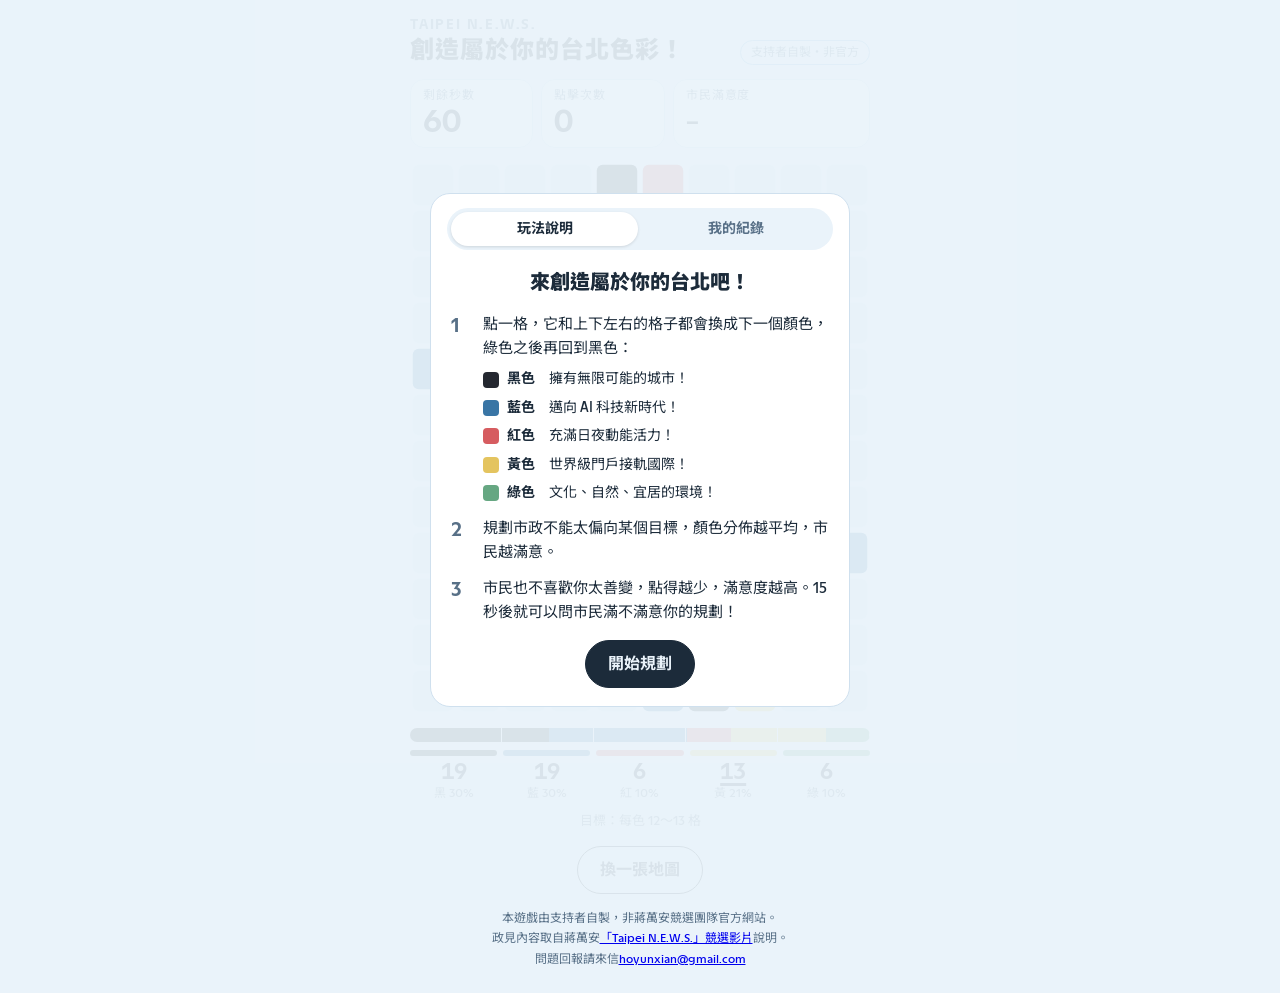
==== commit 4de496a0: "新增Logo圖案" ====
--- a/index.html
+++ b/index.html
@@ -20,6 +20,9 @@
 <link rel="stylesheet" href="https://fonts.googleapis.com/css2?family=Noto+Sans+TC:wght@400;500;700;900&display=swap">
 <link rel="preload" href="fonts/TASAExplorer-Bold.woff2" as="font" type="font/woff2" crossorigin>
 <link rel="stylesheet" href="css/style.css">
+<link rel="icon" href="logo-32px.png" type="image/png" sizes="32x32">
+<link rel="icon" href="logo.svg" type="image/svg+xml">
+<link rel="apple-touch-icon" href="logo-180px.png">
 </head>
 <body>
 <main class="app">
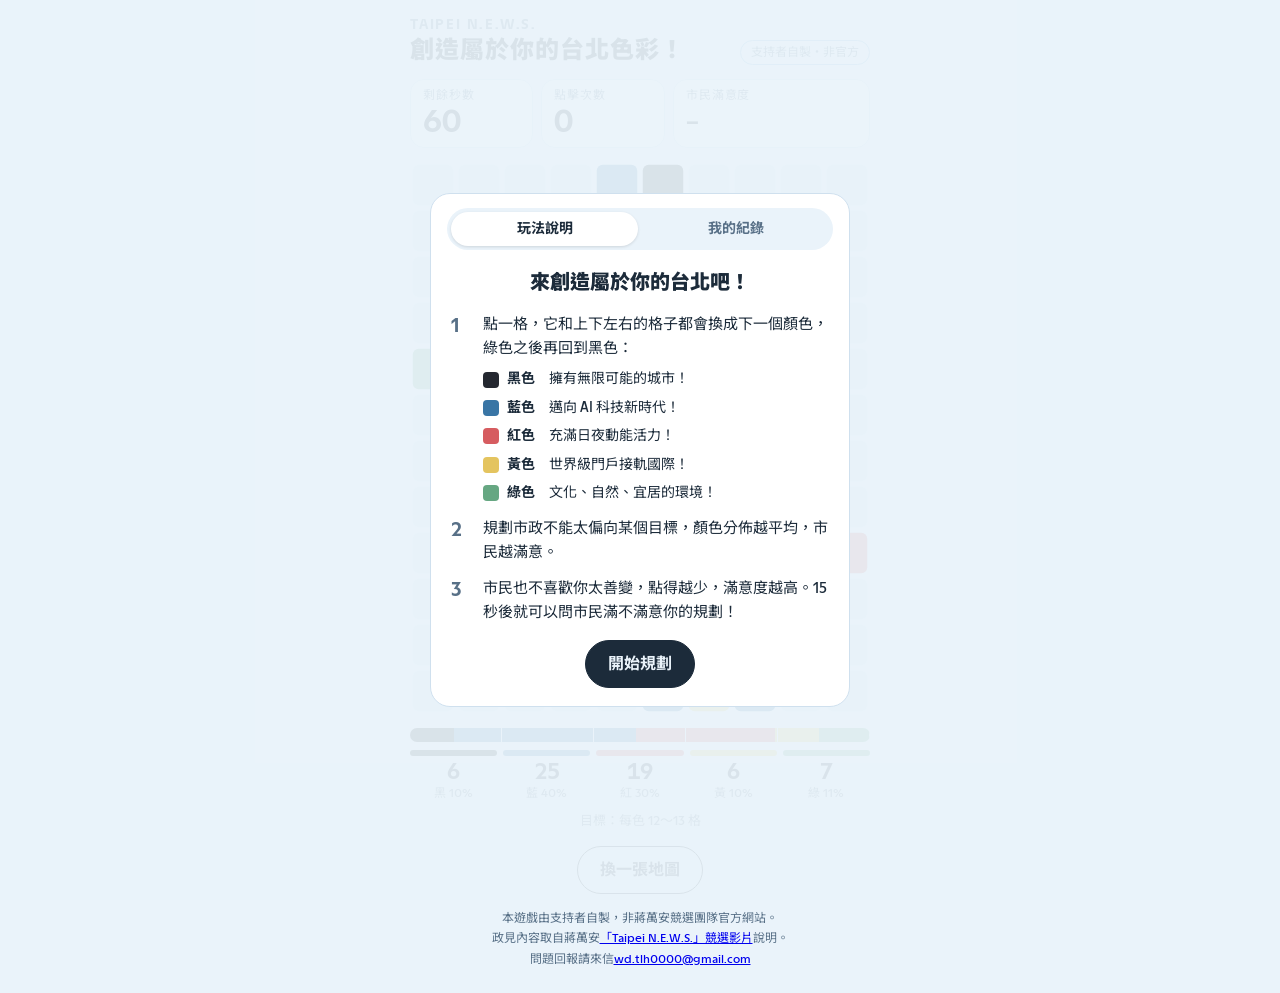
==== commit f2503db2: "變更成備用信箱" ====
--- a/index.html
+++ b/index.html
@@ -183,7 +183,7 @@
   <footer>
     本遊戲由支持者自製，非蔣萬安競選團隊官方網站。<br>
     政見內容取自蔣萬安<a href="https://www.youtube.com/watch?v=UIpKg86umTI" target="_blank">「Taipei N.E.W.S.」競選影片</a>說明。<br>
-    問題回報請來信<a href="mailto:hoyunxian@gmail.com">hoyunxian@gmail.com</a>
+    問題回報請來信<a href="mailto:wd.tlh0000@gmail.com">wd.tlh0000@gmail.com</a>
   </footer>
 </main>
 
